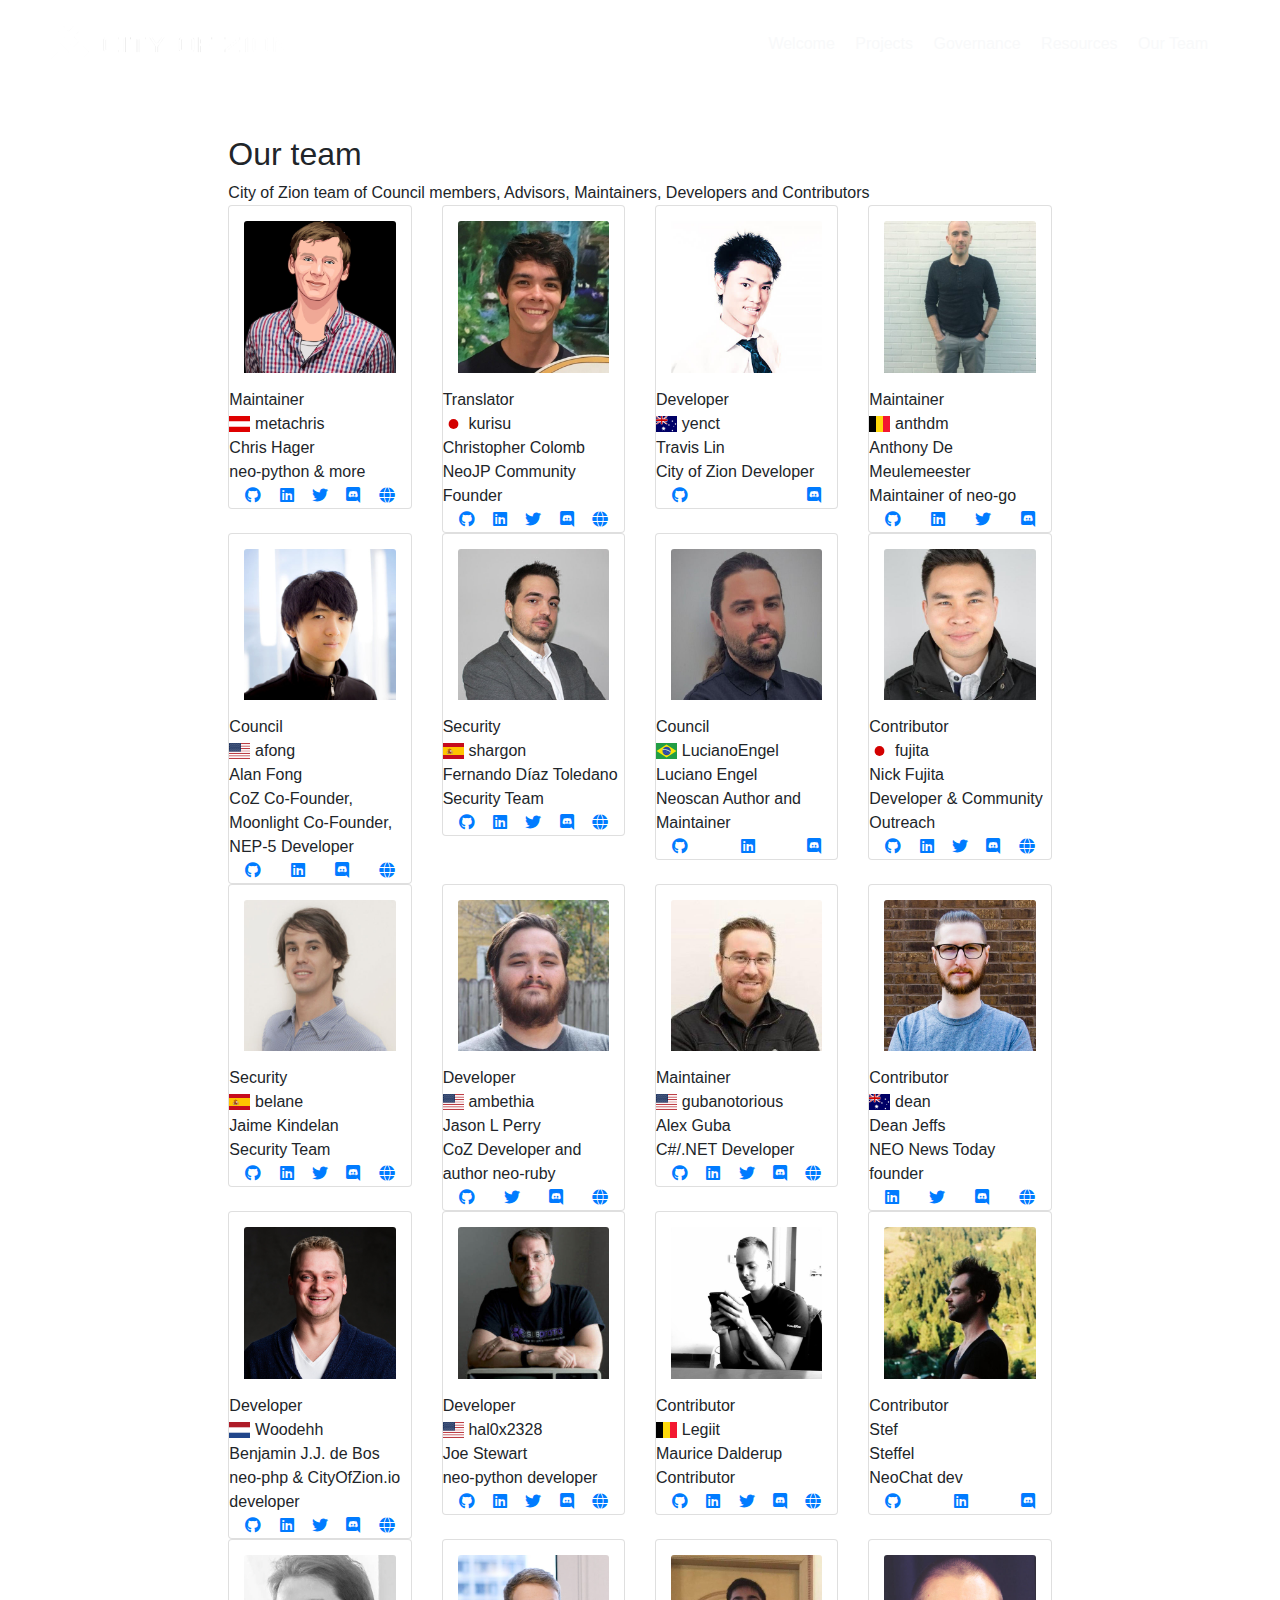
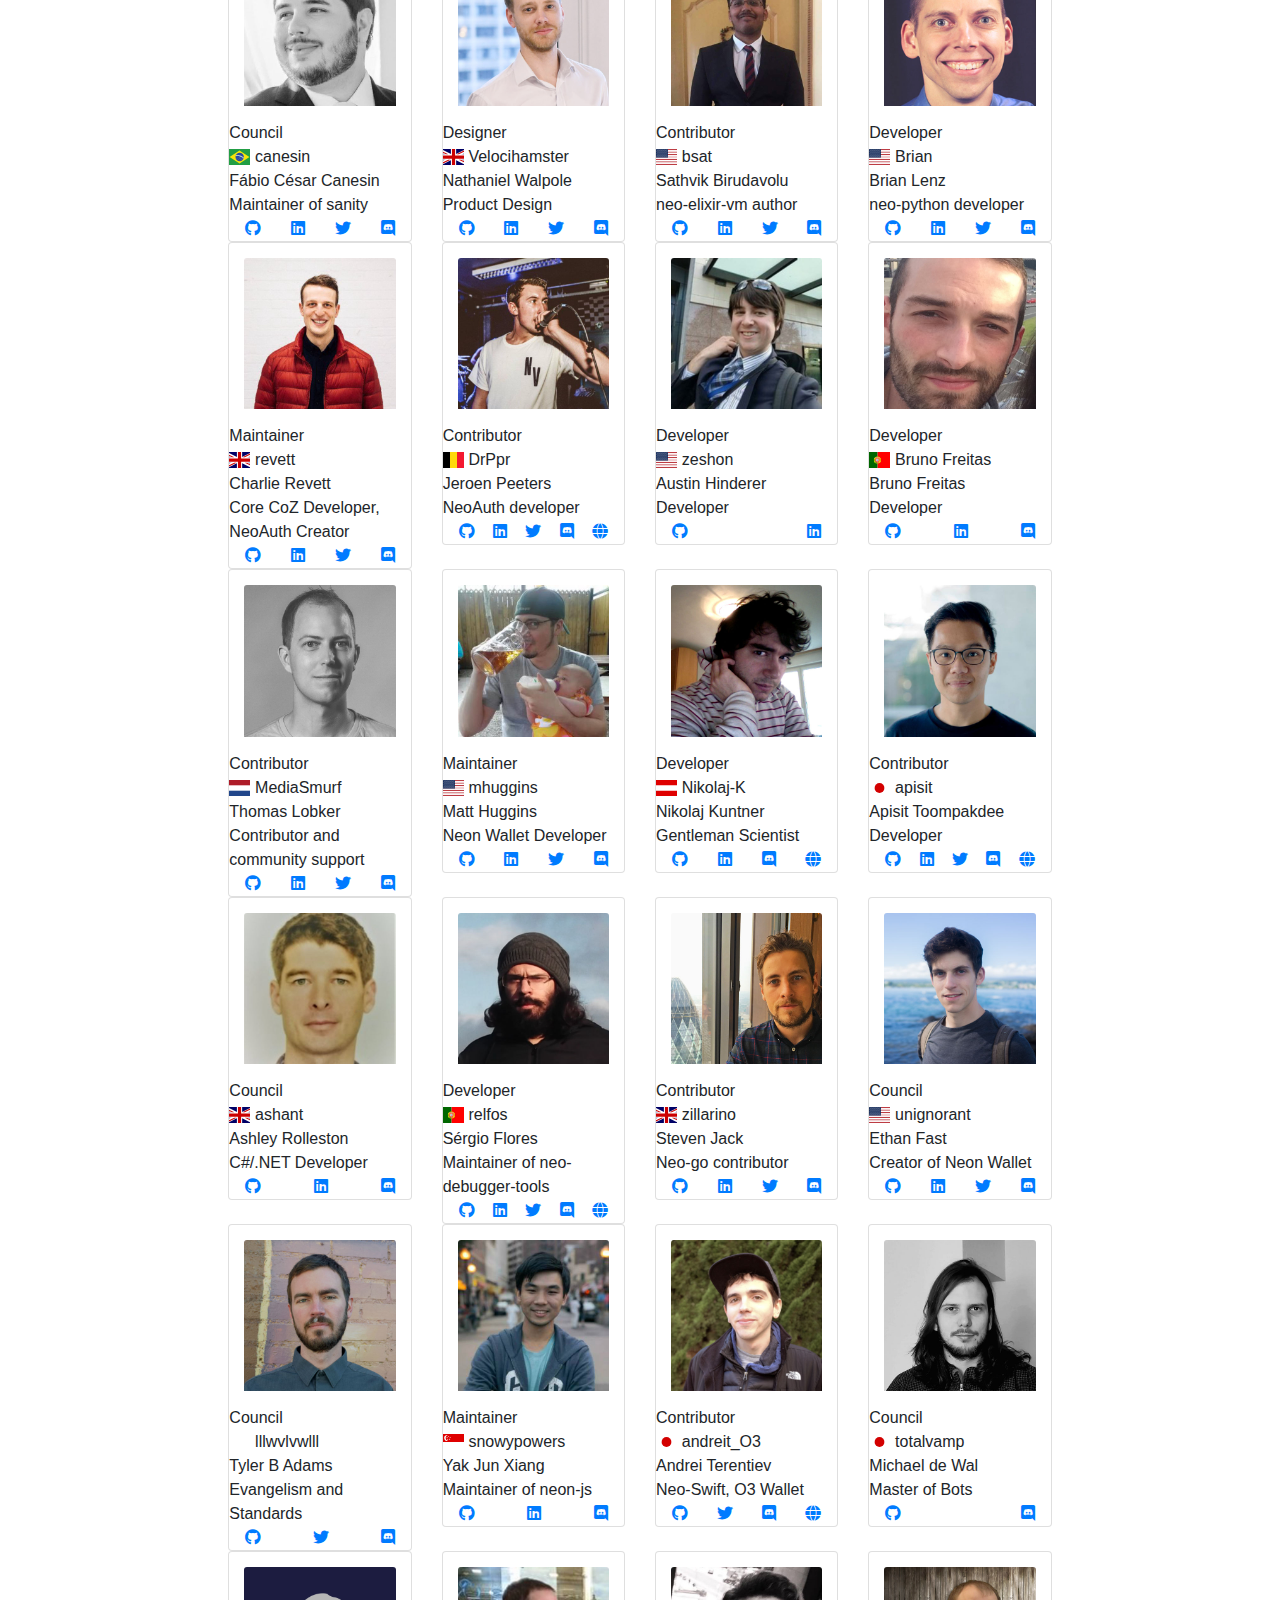
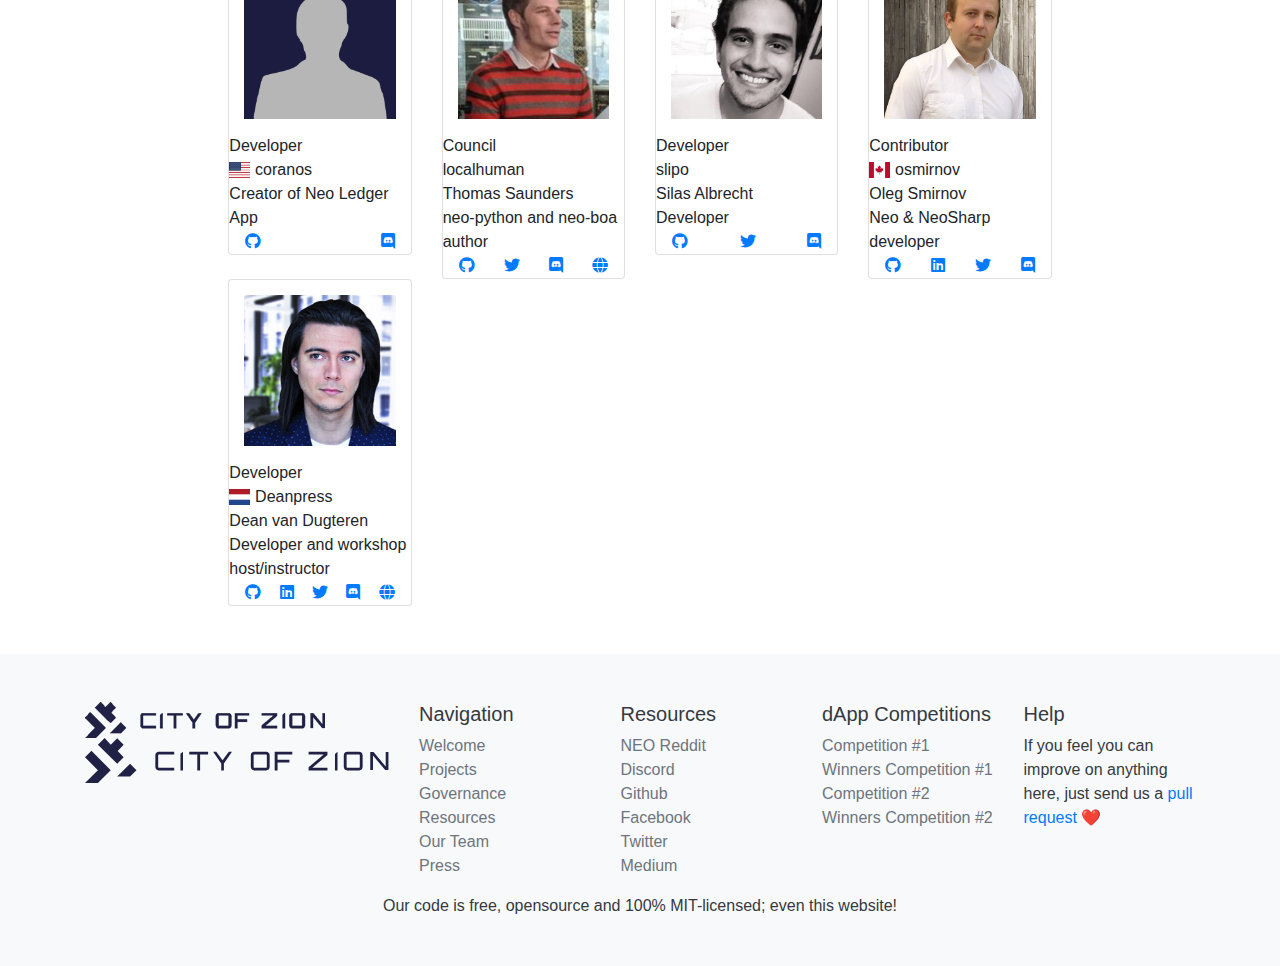
==== team/index.html @ cabe5ba6 "init commit of city of etm" ====
<!DOCTYPE html>
<html lang="en-us">

<head>
    <meta charset="utf-8" />
    <title>CoZ:City of Zion - Our Team</title>
    <meta charset="utf-8" />
    <meta http-equiv="X-UA-Compatible" content="IE=edge,chrome=1">
    <meta name="HandheldFriendly" content="True" />
    <meta name="author" content="City of Zion">
    <meta name="robots" content="index, follow">
    <meta name="viewport" content="width=device-width, initial-scale=1, shrink-to-fit=no">
    <meta name="description" content="City of Zion team of Council members, Advisors, Maintainers, Developers and Contributors" />
    <link rel="stylesheet" href="/assets/vendor-css/fontawesome-all.min.css">
    <link rel="stylesheet" href="/assets/vendor-css/bootstrap.min.css">
    <link rel="stylesheet" href="https://fonts.googleapis.com/css?family=Orbitron:400,500,700,900|Source+Sans+Pro:300,400,400i,600,600i,700,700i">
    <link rel="stylesheet" href="/assets/css/cityofzion.css">
    <link rel="stylesheet" href="/assets/vendor-css/flag-icon.min.css">
    <link rel="canonical" href="https://cityofzion.io/team/" />
    <link rel="apple-touch-icon-precomposed" sizes="57x57" href="/assets/images/icons/apple-touch-icon-57x57.png" />
    <link rel="apple-touch-icon-precomposed" sizes="114x114" href="/assets/images/icons/apple-touch-icon-114x114.png" />
    <link rel="apple-touch-icon-precomposed" sizes="72x72" href="/assets/images/icons/apple-touch-icon-72x72.png" />
    <link rel="apple-touch-icon-precomposed" sizes="144x144" href="/assets/images/icons/apple-touch-icon-144x144.png" />
    <link rel="apple-touch-icon-precomposed" sizes="60x60" href="/assets/images/icons/apple-touch-icon-60x60.png" />
    <link rel="apple-touch-icon-precomposed" sizes="120x120" href="/assets/images/icons/apple-touch-icon-120x120.png" />
    <link rel="apple-touch-icon-precomposed" sizes="76x76" href="/assets/images/icons/apple-touch-icon-76x76.png" />
    <link rel="apple-touch-icon-precomposed" sizes="152x152" href="/assets/images/icons/apple-touch-icon-152x152.png" />
    <link rel="icon" type="image/png" href="/assets/images/icons/favicon-196x196.png" sizes="196x196" />
    <link rel="icon" type="image/png" href="/assets/images/icons/favicon-96x96.png" sizes="96x96" />
    <link rel="icon" type="image/png" href="/assets/images/icons/favicon-32x32.png" sizes="32x32" />
    <link rel="icon" type="image/png" href="/assets/images/icons/favicon-16x16.png" sizes="16x16" />
    <link rel="icon" type="image/png" href="/assets/images/icons/favicon-128.png" sizes="128x128" />
    <meta name="application-name" content="&nbsp;" />
    <meta name="msapplication-TileColor" content="#212146" />
    <meta name="msapplication-TileImage" content="/assets/images/icons/mstile-144x144.png" />
    <meta name="msapplication-square70x70logo" content="/assets/images/icons/mstile-70x70.png" />
    <meta name="msapplication-square150x150logo" content="/assets/images/icons/mstile-150x150.png" />
    <meta name="msapplication-wide310x150logo" content="/assets/images/icons/mstile-310x150.png" />
    <meta name="msapplication-square310x310logo" content="/assets/images/icons/mstile-310x310.png" />
    <meta property="og:site_name" content="CoZ:City of Zion - Our Team" />
    <meta property="og:title" content="CoZ:City of Zion - Our Team" />
    <meta property="og:description" content="City of Zion team of Council members, Advisors, Maintainers, Developers and Contributors" />
    <meta property="og:url" content="https://cityofzion.io/team/" />
    <link rel="image_src" href="https://cityofzion.io/assets/images/opengraph-images/opengraph-team.jpg" />
    <meta property="og:image" content="https://cityofzion.io/assets/images/opengraph-images/opengraph-team.jpg" />
    <meta property="og:image:url" content="https://cityofzion.io/assets/images/opengraph-images/opengraph-team.jpg" />
    <meta property="og:image:secure_url" content="https://cityofzion.io/assets/images/opengraph-images/opengraph-team.jpg" />
    <meta property="og:type" content="article" />
    <meta name="twitter:card" content="summary" />
    <meta name="twitter:site" content="@coz_official" />
    <meta name="twitter:creator" content="@coz_official" />
    <meta name="twitter:title" content="CoZ:City of Zion - Our Team" />
    <meta name="twitter:description" content="City of Zion team of Council members, Advisors, Maintainers, Developers and Contributors" />
    <meta name="twitter:url" content="https://cityofzion.io/team/" />
    <meta name="twitter:image" content="https://cityofzion.io/assets/images/opengraph-images/opengraph-team.jpg" /> </head>

<body>
    <div id="header" class="masthead d-flex flex-column flex-md-row align-items-center p-3 px-5"> <a href="/" class="navbar-brand my-0 mr-md-auto">
            <img src="/assets/images/website-images/coz-logo.png" class="non-svg-image" alt="Go to home"/>
            <img src="/assets/images/website-images/coz-logo.svg" class="svg-image" alt="Go to home" />
        </a>
        <nav class="my-2 my-md-0 mr-md-3 text-center"> <a class="p-2 text-light coz-font scroll" href="/#welcome">Welcome</a> <a class="p-2 text-light coz-font scroll" href="/#projects">Projects</a> <a class="p-2 text-light coz-font scroll" href="/#governance">Governance</a> <a class="p-2 text-light coz-font scroll"
                href="/#resources">Resources</a> <a class="p-2 text-light coz-font scroll" href="/team/">Our Team</a> </nav>
    </div>
    <div id="main-wrapper">
        <div class="position-relative overflow-hidden">
            <div class="col-xl-8 col-lg-10 py-5 mx-auto">
                <h2 class="logolead">Our team</h2> <span class="h2-introduction">City of Zion team of Council members, Advisors, Maintainers, Developers and Contributors</span> <span class="h2-introduction"></span>
                <div class="row team-list">
                    <div class="col-xs-6 col-sm-6 col-md-4 col-lg-3 team-member-wrapper"> <span class="lead-graphic"></span>
                        <div class="team-member card">
                            <div class="image-holder" style="padding: 15px;"> <img class="card-img-top" src="/assets/images/team-images/benjaminjjdebos.jpg" alt="Benjamin J.J. de Bos"> </div>
                            <div class="team-member-role"> Developer </div>
                            <div class="team-member-details">
                                <div class="team-member-nickname"><span title="nl" class="flag-icon flag-icon-nl"></span> Woodehh</div>
                                <div class="team-member-name">Benjamin J.J. de Bos</div>
                                <div class="team-member-subtitle">neo-php &amp; CityOfZion.io developer</div>
                            </div>
                            <div class="team-member-contact d-flex justify-content-between px-3">
                                <div class=""><a href="http://www.github.com/Woodehh" target="_blank"><i class="fab fa-github"></i></a></div>
                                <div class=""><a href="http://www.linkedin.com/in/benjamindebos" target="_blank"><i class="fab fa-linkedin"></i></a></div>
                                <div class=""><a href="http://www.twitter.com/banjiman" target="_blank"><i class="fab fa-twitter"></i></a></div>
                                <div class=""><a href="http://www.discord.com/Woodehh#4680" target="_blank"><i class="fab fa-discord"></i></a></div>
                                <div class=""><a href="http://www.benjamindebos.nl" target="_blank"><i class="fa fa-globe"></i></a></div>
                            </div>
                        </div>
                    </div>
                    <div class="col-xs-6 col-sm-6 col-md-4 col-lg-3 team-member-wrapper"> <span class="lead-graphic"></span>
                        <div class="team-member card">
                            <div class="image-holder" style="padding: 15px;"> <img class="card-img-top" src="/assets/images/team-images/thomaslobker.jpg" alt="Thomas Lobker"> </div>
                            <div class="team-member-role"> Contributor </div>
                            <div class="team-member-details">
                                <div class="team-member-nickname"><span title="nl" class="flag-icon flag-icon-nl"></span> MediaSmurf</div>
                                <div class="team-member-name">Thomas Lobker</div>
                                <div class="team-member-subtitle">Contributor and community support</div>
                            </div>
                            <div class="team-member-contact d-flex justify-content-between px-3">
                                <div class=""><a href="http://www.github.com/MediaServe" target="_blank"><i class="fab fa-github"></i></a></div>
                                <div class=""><a href="http://www.linkedin.com/in/thomaslobker" target="_blank"><i class="fab fa-linkedin"></i></a></div>
                                <div class=""><a href="http://www.twitter.com/ThomasLobker" target="_blank"><i class="fab fa-twitter"></i></a></div>
                                <div class=""><a href="http://www.discord.com/Thomas%20Lobker#8351" target="_blank"><i class="fab fa-discord"></i></a></div>
                            </div>
                        </div>
                    </div>
                    <div class="col-xs-6 col-sm-6 col-md-4 col-lg-3 team-member-wrapper"> <span class="lead-graphic"></span>
                        <div class="team-member card">
                            <div class="image-holder" style="padding: 15px;"> <img class="card-img-top" src="/assets/images/team-images/anthonydemeulemeester.jpg" alt="Anthony De Meulemeester"> </div>
                            <div class="team-member-role"> Maintainer </div>
                            <div class="team-member-details">
                                <div class="team-member-nickname"><span title="be" class="flag-icon flag-icon-be"></span> anthdm</div>
                                <div class="team-member-name">Anthony De Meulemeester</div>
                                <div class="team-member-subtitle">Maintainer of neo-go</div>
                            </div>
                            <div class="team-member-contact d-flex justify-content-between px-3">
                                <div class=""><a href="http://www.github.com/anthdm" target="_blank"><i class="fab fa-github"></i></a></div>
                                <div class=""><a href="http://www.linkedin.com/in/Anthony%20De%20Meulemeester" target="_blank"><i class="fab fa-linkedin"></i></a></div>
                                <div class=""><a href="http://www.twitter.com/anthdm" target="_blank"><i class="fab fa-twitter"></i></a></div>
                                <div class=""><a href="http://www.discord.com/anthdm" target="_blank"><i class="fab fa-discord"></i></a></div>
                            </div>
                        </div>
                    </div>
                    <div class="col-xs-6 col-sm-6 col-md-4 col-lg-3 team-member-wrapper"> <span class="lead-graphic"></span>
                        <div class="team-member card">
                            <div class="image-holder" style="padding: 15px;"> <img class="card-img-top" src="/assets/images/team-images/brianlenz.jpg" alt="Brian Lenz"> </div>
                            <div class="team-member-role"> Developer </div>
                            <div class="team-member-details">
                                <div class="team-member-nickname"><span title="us" class="flag-icon flag-icon-us"></span> Brian</div>
                                <div class="team-member-name">Brian Lenz</div>
                                <div class="team-member-subtitle">neo-python developer</div>
                            </div>
                            <div class="team-member-contact d-flex justify-content-between px-3">
                                <div class=""><a href="http://www.github.com/brianlenz" target="_blank"><i class="fab fa-github"></i></a></div>
                                <div class=""><a href="http://www.linkedin.com/in/brianlenz" target="_blank"><i class="fab fa-linkedin"></i></a></div>
                                <div class=""><a href="http://www.twitter.com/brianlenz" target="_blank"><i class="fab fa-twitter"></i></a></div>
                                <div class=""><a href="http://www.discord.com/Brian%20Lenz#7538" target="_blank"><i class="fab fa-discord"></i></a></div>
                            </div>
                        </div>
                    </div>
                    <div class="col-xs-6 col-sm-6 col-md-4 col-lg-3 team-member-wrapper"> <span class="lead-graphic"></span>
                        <div class="team-member card">
                            <div class="image-holder" style="padding: 15px;"> <img class="card-img-top" src="/assets/images/team-images/silasalbrecht.jpg" alt="Silas Albrecht"> </div>
                            <div class="team-member-role"> Developer </div>
                            <div class="team-member-details">
                                <div class="team-member-nickname"> slipo</div>
                                <div class="team-member-name">Silas Albrecht</div>
                                <div class="team-member-subtitle">Developer</div>
                            </div>
                            <div class="team-member-contact d-flex justify-content-between px-3">
                                <div class=""><a href="http://www.github.com/slipo" target="_blank"><i class="fab fa-github"></i></a></div>
                                <div class=""><a href="http://www.twitter.com/slip_o" target="_blank"><i class="fab fa-twitter"></i></a></div>
                                <div class=""><a href="http://www.discord.com/slipo#5889" target="_blank"><i class="fab fa-discord"></i></a></div>
                            </div>
                        </div>
                    </div>
                    <div class="col-xs-6 col-sm-6 col-md-4 col-lg-3 team-member-wrapper"> <span class="lead-graphic"></span>
                        <div class="team-member card">
                            <div class="image-holder" style="padding: 15px;"> <img class="card-img-top" src="/assets/images/team-images/charlierevett.jpg" alt="Charlie Revett"> </div>
                            <div class="team-member-role"> Maintainer </div>
                            <div class="team-member-details">
                                <div class="team-member-nickname"><span title="gb" class="flag-icon flag-icon-gb"></span> revett</div>
                                <div class="team-member-name">Charlie Revett</div>
                                <div class="team-member-subtitle">Core CoZ Developer, NeoAuth Creator</div>
                            </div>
                            <div class="team-member-contact d-flex justify-content-between px-3">
                                <div class=""><a href="http://www.github.com/revett" target="_blank"><i class="fab fa-github"></i></a></div>
                                <div class=""><a href="http://www.linkedin.com/in/cdrev" target="_blank"><i class="fab fa-linkedin"></i></a></div>
                                <div class=""><a href="http://www.twitter.com/charlierevett" target="_blank"><i class="fab fa-twitter"></i></a></div>
                                <div class=""><a href="http://www.discord.com/revett#1090" target="_blank"><i class="fab fa-discord"></i></a></div>
                            </div>
                        </div>
                    </div>
                    <div class="col-xs-6 col-sm-6 col-md-4 col-lg-3 team-member-wrapper"> <span class="lead-graphic"></span>
                        <div class="team-member card">
                            <div class="image-holder" style="padding: 15px;"> <img class="card-img-top" src="/assets/images/team-images/austinhinderer.jpg" alt="Austin Hinderer"> </div>
                            <div class="team-member-role"> Developer </div>
                            <div class="team-member-details">
                                <div class="team-member-nickname"><span title="us" class="flag-icon flag-icon-us"></span> zeshon</div>
                                <div class="team-member-name">Austin Hinderer</div>
                                <div class="team-member-subtitle">Developer</div>
                            </div>
                            <div class="team-member-contact d-flex justify-content-between px-3">
                                <div class=""><a href="http://www.github.com/austinhinderer" target="_blank"><i class="fab fa-github"></i></a></div>
                                <div class=""><a href="http://www.linkedin.com/in/austinhinderer" target="_blank"><i class="fab fa-linkedin"></i></a></div>
                            </div>
                        </div>
                    </div>
                    <div class="col-xs-6 col-sm-6 col-md-4 col-lg-3 team-member-wrapper"> <span class="lead-graphic"></span>
                        <div class="team-member card">
                            <div class="image-holder" style="padding: 15px;"> <img class="card-img-top" src="/assets/images/team-images/fernandodiaztoledano.jpg" alt="Fernando Díaz Toledano"> </div>
                            <div class="team-member-role"> Security </div>
                            <div class="team-member-details">
                                <div class="team-member-nickname"><span title="es" class="flag-icon flag-icon-es"></span> shargon</div>
                                <div class="team-member-name">Fernando Díaz Toledano</div>
                                <div class="team-member-subtitle">Security Team</div>
                            </div>
                            <div class="team-member-contact d-flex justify-content-between px-3">
                                <div class=""><a href="http://www.github.com/shargon" target="_blank"><i class="fab fa-github"></i></a></div>
                                <div class=""><a href="http://www.linkedin.com/in/fernando-diaz-toledano" target="_blank"><i class="fab fa-linkedin"></i></a></div>
                                <div class=""><a href="http://www.twitter.com/ShargonXL" target="_blank"><i class="fab fa-twitter"></i></a></div>
                                <div class=""><a href="http://www.discord.com/Shargon#1912" target="_blank"><i class="fab fa-discord"></i></a></div>
                                <div class=""><a href="https://red4sec.com" target="_blank"><i class="fa fa-globe"></i></a></div>
                            </div>
                        </div>
                    </div>
                    <div class="col-xs-6 col-sm-6 col-md-4 col-lg-3 team-member-wrapper"> <span class="lead-graphic"></span>
                        <div class="team-member card">
                            <div class="image-holder" style="padding: 15px;"> <img class="card-img-top" src="/assets/images/team-images/matthuggins.jpg" alt="Matt Huggins"> </div>
                            <div class="team-member-role"> Maintainer </div>
                            <div class="team-member-details">
                                <div class="team-member-nickname"><span title="us" class="flag-icon flag-icon-us"></span> mhuggins</div>
                                <div class="team-member-name">Matt Huggins</div>
                                <div class="team-member-subtitle">Neon Wallet Developer</div>
                            </div>
                            <div class="team-member-contact d-flex justify-content-between px-3">
                                <div class=""><a href="http://www.github.com/mhuggins" target="_blank"><i class="fab fa-github"></i></a></div>
                                <div class=""><a href="http://www.linkedin.com/in/huggie" target="_blank"><i class="fab fa-linkedin"></i></a></div>
                                <div class=""><a href="http://www.twitter.com/mhuggins" target="_blank"><i class="fab fa-twitter"></i></a></div>
                                <div class=""><a href="http://www.discord.com/mhuggins#3797" target="_blank"><i class="fab fa-discord"></i></a></div>
                            </div>
                        </div>
                    </div>
                    <div class="col-xs-6 col-sm-6 col-md-4 col-lg-3 team-member-wrapper"> <span class="lead-graphic"></span>
                        <div class="team-member card">
                            <div class="image-holder" style="padding: 15px;"> <img class="card-img-top" src="/assets/images/team-images/alexguba.jpg" alt="Alex Guba"> </div>
                            <div class="team-member-role"> Maintainer </div>
                            <div class="team-member-details">
                                <div class="team-member-nickname"><span title="us" class="flag-icon flag-icon-us"></span> gubanotorious</div>
                                <div class="team-member-name">Alex Guba</div>
                                <div class="team-member-subtitle">C#/.NET Developer</div>
                            </div>
                            <div class="team-member-contact d-flex justify-content-between px-3">
                                <div class=""><a href="http://www.github.com/gubanotorious" target="_blank"><i class="fab fa-github"></i></a></div>
                                <div class=""><a href="http://www.linkedin.com/in/alex-guba-a057173" target="_blank"><i class="fab fa-linkedin"></i></a></div>
                                <div class=""><a href="http://www.twitter.com/gubanotorious" target="_blank"><i class="fab fa-twitter"></i></a></div>
                                <div class=""><a href="http://www.discord.com/gubanotorious#3383" target="_blank"><i class="fab fa-discord"></i></a></div>
                                <div class=""><a href="http://www.treatail.com" target="_blank"><i class="fa fa-globe"></i></a></div>
                            </div>
                        </div>
                    </div>
                    <div class="col-xs-6 col-sm-6 col-md-4 col-lg-3 team-member-wrapper"> <span class="lead-graphic"></span>
                        <div class="team-member card">
                            <div class="image-holder" style="padding: 15px;"> <img class="card-img-top" src="/assets/images/team-images/steffel.jpg" alt="Steffel"> </div>
                            <div class="team-member-role"> Contributor </div>
                            <div class="team-member-details">
                                <div class="team-member-nickname"> Stef</div>
                                <div class="team-member-name">Steffel</div>
                                <div class="team-member-subtitle">NeoChat dev</div>
                            </div>
                            <div class="team-member-contact d-flex justify-content-between px-3">
                                <div class=""><a href="http://www.github.com/steffenix" target="_blank"><i class="fab fa-github"></i></a></div>
                                <div class=""><a href="http://www.linkedin.com/in/steffenix" target="_blank"><i class="fab fa-linkedin"></i></a></div>
                                <div class=""><a href="http://www.discord.com/steffenix#1182" target="_blank"><i class="fab fa-discord"></i></a></div>
                            </div>
                        </div>
                    </div>
                    <div class="col-xs-6 col-sm-6 col-md-4 col-lg-3 team-member-wrapper"> <span class="lead-graphic"></span>
                        <div class="team-member card">
                            <div class="image-holder" style="padding: 15px;"> <img class="card-img-top" src="/assets/images/team-images/nikolajkuntner.jpg" alt="Nikolaj Kuntner"> </div>
                            <div class="team-member-role"> Developer </div>
                            <div class="team-member-details">
                                <div class="team-member-nickname"><span title="at" class="flag-icon flag-icon-at"></span> Nikolaj-K</div>
                                <div class="team-member-name">Nikolaj Kuntner</div>
                                <div class="team-member-subtitle">Gentleman Scientist</div>
                            </div>
                            <div class="team-member-contact d-flex justify-content-between px-3">
                                <div class=""><a href="http://www.github.com/Nikolaj-K" target="_blank"><i class="fab fa-github"></i></a></div>
                                <div class=""><a href="http://www.linkedin.com/in/nikolaj-kuntner-0138aa104" target="_blank"><i class="fab fa-linkedin"></i></a></div>
                                <div class=""><a href="http://www.discord.com/Nikolaj-K#6603" target="_blank"><i class="fab fa-discord"></i></a></div>
                                <div class=""><a href="https://axiomsofchoice.org/" target="_blank"><i class="fa fa-globe"></i></a></div>
                            </div>
                        </div>
                    </div>
                    <div class="col-xs-6 col-sm-6 col-md-4 col-lg-3 team-member-wrapper"> <span class="lead-graphic"></span>
                        <div class="team-member card">
                            <div class="image-holder" style="padding: 15px;"> <img class="card-img-top" src="/assets/images/team-images/joestewart.jpg" alt="Joe Stewart"> </div>
                            <div class="team-member-role"> Developer </div>
                            <div class="team-member-details">
                                <div class="team-member-nickname"><span title="us" class="flag-icon flag-icon-us"></span> hal0x2328</div>
                                <div class="team-member-name">Joe Stewart</div>
                                <div class="team-member-subtitle">neo-python developer</div>
                            </div>
                            <div class="team-member-contact d-flex justify-content-between px-3">
                                <div class=""><a href="http://www.github.com/hal0x2328" target="_blank"><i class="fab fa-github"></i></a></div>
                                <div class=""><a href="http://www.linkedin.com/in/joestewart71" target="_blank"><i class="fab fa-linkedin"></i></a></div>
                                <div class=""><a href="http://www.twitter.com/hal_0x2328" target="_blank"><i class="fab fa-twitter"></i></a></div>
                                <div class=""><a href="http://www.discord.com/hal0x2328#2328" target="_blank"><i class="fab fa-discord"></i></a></div>
                                <div class=""><a href="https://splyse.tech/" target="_blank"><i class="fa fa-globe"></i></a></div>
                            </div>
                        </div>
                    </div>
                    <div class="col-xs-6 col-sm-6 col-md-4 col-lg-3 team-member-wrapper"> <span class="lead-graphic"></span>
                        <div class="team-member card">
                            <div class="image-holder" style="padding: 15px;"> <img class="card-img-top" src="/assets/images/team-images/nickfujita.jpg" alt="Nick Fujita"> </div>
                            <div class="team-member-role"> Contributor </div>
                            <div class="team-member-details">
                                <div class="team-member-nickname"><span title="jp" class="flag-icon flag-icon-jp"></span> fujita</div>
                                <div class="team-member-name">Nick Fujita</div>
                                <div class="team-member-subtitle">Developer &amp; Community Outreach</div>
                            </div>
                            <div class="team-member-contact d-flex justify-content-between px-3">
                                <div class=""><a href="http://www.github.com/nickfujita" target="_blank"><i class="fab fa-github"></i></a></div>
                                <div class=""><a href="http://www.linkedin.com/in/nickfujita" target="_blank"><i class="fab fa-linkedin"></i></a></div>
                                <div class=""><a href="http://www.twitter.com/nick_fujita" target="_blank"><i class="fab fa-twitter"></i></a></div>
                                <div class=""><a href="http://www.discord.com/fujita#7297" target="_blank"><i class="fab fa-discord"></i></a></div>
                                <div class=""><a href="http://nickfujita.com/" target="_blank"><i class="fa fa-globe"></i></a></div>
                            </div>
                        </div>
                    </div>
                    <div class="col-xs-6 col-sm-6 col-md-4 col-lg-3 team-member-wrapper"> <span class="lead-graphic"></span>
                        <div class="team-member card">
                            <div class="image-holder" style="padding: 15px;"> <img class="card-img-top" src="/assets/images/team-images/yakjunxiang.jpg" alt="Yak Jun Xiang"> </div>
                            <div class="team-member-role"> Maintainer </div>
                            <div class="team-member-details">
                                <div class="team-member-nickname"><span title="sg" class="flag-icon flag-icon-sg"></span> snowypowers</div>
                                <div class="team-member-name">Yak Jun Xiang</div>
                                <div class="team-member-subtitle">Maintainer of neon-js</div>
                            </div>
                            <div class="team-member-contact d-flex justify-content-between px-3">
                                <div class=""><a href="http://www.github.com/snowypowers" target="_blank"><i class="fab fa-github"></i></a></div>
                                <div class=""><a href="http://www.linkedin.com/in/yakjunxiang" target="_blank"><i class="fab fa-linkedin"></i></a></div>
                                <div class=""><a href="http://www.discord.com/snowypowers#0097" target="_blank"><i class="fab fa-discord"></i></a></div>
                            </div>
                        </div>
                    </div>
                    <div class="col-xs-6 col-sm-6 col-md-4 col-lg-3 team-member-wrapper"> <span class="lead-graphic"></span>
                        <div class="team-member card">
                            <div class="image-holder" style="padding: 15px;"> <img class="card-img-top" src="/assets/images/team-images/chrishager.jpg" alt="Chris Hager"> </div>
                            <div class="team-member-role"> Maintainer </div>
                            <div class="team-member-details">
                                <div class="team-member-nickname"><span title="at" class="flag-icon flag-icon-at"></span> metachris</div>
                                <div class="team-member-name">Chris Hager</div>
                                <div class="team-member-subtitle">neo-python &amp; more</div>
                            </div>
                            <div class="team-member-contact d-flex justify-content-between px-3">
                                <div class=""><a href="http://www.github.com/metachris" target="_blank"><i class="fab fa-github"></i></a></div>
                                <div class=""><a href="http://www.linkedin.com/in/metachris" target="_blank"><i class="fab fa-linkedin"></i></a></div>
                                <div class=""><a href="http://www.twitter.com/metachris" target="_blank"><i class="fab fa-twitter"></i></a></div>
                                <div class=""><a href="http://www.discord.com/metachris#2573" target="_blank"><i class="fab fa-discord"></i></a></div>
                                <div class=""><a href="https://www.metachris.com" target="_blank"><i class="fa fa-globe"></i></a></div>
                            </div>
                        </div>
                    </div>
                    <div class="col-xs-6 col-sm-6 col-md-4 col-lg-3 team-member-wrapper"> <span class="lead-graphic"></span>
                        <div class="team-member card">
                            <div class="image-holder" style="padding: 15px;"> <img class="card-img-top" src="/assets/images/team-images/sergioflores.jpg" alt="Sérgio Flores"> </div>
                            <div class="team-member-role"> Developer </div>
                            <div class="team-member-details">
                                <div class="team-member-nickname"><span title="pt" class="flag-icon flag-icon-pt"></span> relfos</div>
                                <div class="team-member-name">Sérgio Flores</div>
                                <div class="team-member-subtitle">Maintainer of neo-debugger-tools</div>
                            </div>
                            <div class="team-member-contact d-flex justify-content-between px-3">
                                <div class=""><a href="http://www.github.com/relfos" target="_blank"><i class="fab fa-github"></i></a></div>
                                <div class=""><a href="http://www.linkedin.com/in/sergiojf" target="_blank"><i class="fab fa-linkedin"></i></a></div>
                                <div class=""><a href="http://www.twitter.com/onihunters" target="_blank"><i class="fab fa-twitter"></i></a></div>
                                <div class=""><a href="http://www.discord.com/relfos#0863" target="_blank"><i class="fab fa-discord"></i></a></div>
                                <div class=""><a href="http://lunarlabs.pt/" target="_blank"><i class="fa fa-globe"></i></a></div>
                            </div>
                        </div>
                    </div>
                    <div class="col-xs-6 col-sm-6 col-md-4 col-lg-3 team-member-wrapper"> <span class="lead-graphic"></span>
                        <div class="team-member card">
                            <div class="image-holder" style="padding: 15px;"> <img class="card-img-top" src="/assets/images/team-images/fabiocesarcanesin.jpg" alt="Fábio César Canesin"> </div>
                            <div class="team-member-role"> Council </div>
                            <div class="team-member-details">
                                <div class="team-member-nickname"><span title="br" class="flag-icon flag-icon-br"></span> canesin</div>
                                <div class="team-member-name">Fábio César Canesin</div>
                                <div class="team-member-subtitle">Maintainer of sanity</div>
                            </div>
                            <div class="team-member-contact d-flex justify-content-between px-3">
                                <div class=""><a href="http://www.github.com/canesin" target="_blank"><i class="fab fa-github"></i></a></div>
                                <div class=""><a href="http://www.linkedin.com/in/canesin" target="_blank"><i class="fab fa-linkedin"></i></a></div>
                                <div class=""><a href="http://www.twitter.com/canesin" target="_blank"><i class="fab fa-twitter"></i></a></div>
                                <div class=""><a href="http://www.discord.com/@canesin#5067%20" target="_blank"><i class="fab fa-discord"></i></a></div>
                            </div>
                        </div>
                    </div>
                    <div class="col-xs-6 col-sm-6 col-md-4 col-lg-3 team-member-wrapper"> <span class="lead-graphic"></span>
                        <div class="team-member card">
                            <div class="image-holder" style="padding: 15px;"> <img class="card-img-top" src="/assets/images/team-images/jaimekindelan.jpg" alt="Jaime Kindelan"> </div>
                            <div class="team-member-role"> Security </div>
                            <div class="team-member-details">
                                <div class="team-member-nickname"><span title="es" class="flag-icon flag-icon-es"></span> belane</div>
                                <div class="team-member-name">Jaime Kindelan</div>
                                <div class="team-member-subtitle">Security Team</div>
                            </div>
                            <div class="team-member-contact d-flex justify-content-between px-3">
                                <div class=""><a href="http://www.github.com/belane" target="_blank"><i class="fab fa-github"></i></a></div>
                                <div class=""><a href="http://www.linkedin.com/in/jaime-kindelan" target="_blank"><i class="fab fa-linkedin"></i></a></div>
                                <div class=""><a href="http://www.twitter.com/rbelane" target="_blank"><i class="fab fa-twitter"></i></a></div>
                                <div class=""><a href="http://www.discord.com/Belane#1011" target="_blank"><i class="fab fa-discord"></i></a></div>
                                <div class=""><a href="https://red4sec.com" target="_blank"><i class="fa fa-globe"></i></a></div>
                            </div>
                        </div>
                    </div>
                    <div class="col-xs-6 col-sm-6 col-md-4 col-lg-3 team-member-wrapper"> <span class="lead-graphic"></span>
                        <div class="team-member card">
                            <div class="image-holder" style="padding: 15px;"> <img class="card-img-top" src="/assets/images/team-images/thomassaunders.jpg" alt="Thomas Saunders"> </div>
                            <div class="team-member-role"> Council </div>
                            <div class="team-member-details">
                                <div class="team-member-nickname"> localhuman</div>
                                <div class="team-member-name">Thomas Saunders</div>
                                <div class="team-member-subtitle">neo-python and neo-boa author</div>
                            </div>
                            <div class="team-member-contact d-flex justify-content-between px-3">
                                <div class=""><a href="http://www.github.com/localhuman" target="_blank"><i class="fab fa-github"></i></a></div>
                                <div class=""><a href="http://www.twitter.com/localhuman" target="_blank"><i class="fab fa-twitter"></i></a></div>
                                <div class=""><a href="http://www.discord.com/localhuman#7907" target="_blank"><i class="fab fa-discord"></i></a></div>
                                <div class=""><a href="https://neo-python.readthedocs.io/en/latest/" target="_blank"><i class="fa fa-globe"></i></a></div>
                            </div>
                        </div>
                    </div>
                    <div class="col-xs-6 col-sm-6 col-md-4 col-lg-3 team-member-wrapper"> <span class="lead-graphic"></span>
                        <div class="team-member card">
                            <div class="image-holder" style="padding: 15px;"> <img class="card-img-top" src="/assets/images/team-images/tyleradams.jpg" alt="Tyler B Adams"> </div>
                            <div class="team-member-role"> Council </div>
                            <div class="team-member-details">
                                <div class="team-member-nickname"><span title="zz" class="flag-icon flag-icon-zz"></span> lllwvlvwlll</div>
                                <div class="team-member-name">Tyler B Adams</div>
                                <div class="team-member-subtitle">Evangelism and Standards</div>
                            </div>
                            <div class="team-member-contact d-flex justify-content-between px-3">
                                <div class=""><a href="http://www.github.com/lllwvlvwlll" target="_blank"><i class="fab fa-github"></i></a></div>
                                <div class=""><a href="http://www.twitter.com/lllwvlvwlll" target="_blank"><i class="fab fa-twitter"></i></a></div>
                                <div class=""><a href="http://www.discord.com/tyler#5857" target="_blank"><i class="fab fa-discord"></i></a></div>
                            </div>
                        </div>
                    </div>
                    <div class="col-xs-6 col-sm-6 col-md-4 col-lg-3 team-member-wrapper"> <span class="lead-graphic"></span>
                        <div class="team-member card">
                            <div class="image-holder" style="padding: 15px;"> <img class="card-img-top" src="/assets/images/team-images/deanvandugteren.jpg" alt="Dean van Dugteren"> </div>
                            <div class="team-member-role"> Developer </div>
                            <div class="team-member-details">
                                <div class="team-member-nickname"><span title="nl" class="flag-icon flag-icon-nl"></span> Deanpress</div>
                                <div class="team-member-name">Dean van Dugteren</div>
                                <div class="team-member-subtitle">Developer and workshop host/instructor</div>
                            </div>
                            <div class="team-member-contact d-flex justify-content-between px-3">
                                <div class=""><a href="http://www.github.com/deanpress" target="_blank"><i class="fab fa-github"></i></a></div>
                                <div class=""><a href="http://www.linkedin.com/in/deanpress" target="_blank"><i class="fab fa-linkedin"></i></a></div>
                                <div class=""><a href="http://www.twitter.com/deanpress" target="_blank"><i class="fab fa-twitter"></i></a></div>
                                <div class=""><a href="http://www.discord.com/Deanpress#9300" target="_blank"><i class="fab fa-discord"></i></a></div>
                                <div class=""><a href="https://dean.press" target="_blank"><i class="fa fa-globe"></i></a></div>
                            </div>
                        </div>
                    </div>
                    <div class="col-xs-6 col-sm-6 col-md-4 col-lg-3 team-member-wrapper"> <span class="lead-graphic"></span>
                        <div class="team-member card">
                            <div class="image-holder" style="padding: 15px;"> <img class="card-img-top" src="/assets/images/team-images/jasonlperry.jpg" alt="Jason L Perry"> </div>
                            <div class="team-member-role"> Developer </div>
                            <div class="team-member-details">
                                <div class="team-member-nickname"><span title="us" class="flag-icon flag-icon-us"></span> ambethia</div>
                                <div class="team-member-name">Jason L Perry</div>
                                <div class="team-member-subtitle">CoZ Developer and author neo-ruby</div>
                            </div>
                            <div class="team-member-contact d-flex justify-content-between px-3">
                                <div class=""><a href="http://www.github.com/ambethia" target="_blank"><i class="fab fa-github"></i></a></div>
                                <div class=""><a href="http://www.twitter.com/ambethia" target="_blank"><i class="fab fa-twitter"></i></a></div>
                                <div class=""><a href="http://www.discord.com/ambethia#3722" target="_blank"><i class="fab fa-discord"></i></a></div>
                                <div class=""><a href="https://github.com/ambethia/" target="_blank"><i class="fa fa-globe"></i></a></div>
                            </div>
                        </div>
                    </div>
                    <div class="col-xs-6 col-sm-6 col-md-4 col-lg-3 team-member-wrapper"> <span class="lead-graphic"></span>
                        <div class="team-member card">
                            <div class="image-holder" style="padding: 15px;"> <img class="card-img-top" src="/assets/images/team-images/deanjeffs.jpg" alt="Dean Jeffs"> </div>
                            <div class="team-member-role"> Contributor </div>
                            <div class="team-member-details">
                                <div class="team-member-nickname"><span title="au" class="flag-icon flag-icon-au"></span> dean</div>
                                <div class="team-member-name">Dean Jeffs</div>
                                <div class="team-member-subtitle">NEO News Today founder</div>
                            </div>
                            <div class="team-member-contact d-flex justify-content-between px-3">
                                <div class=""><a href="http://www.linkedin.com/in/deanjeffs" target="_blank"><i class="fab fa-linkedin"></i></a></div>
                                <div class=""><a href="http://www.twitter.com/neonewstoday" target="_blank"><i class="fab fa-twitter"></i></a></div>
                                <div class=""><a href="http://www.discord.com/dean#5746" target="_blank"><i class="fab fa-discord"></i></a></div>
                                <div class=""><a href="https://neonewstoday.com" target="_blank"><i class="fa fa-globe"></i></a></div>
                            </div>
                        </div>
                    </div>
                    <div class="col-xs-6 col-sm-6 col-md-4 col-lg-3 team-member-wrapper"> <span class="lead-graphic"></span>
                        <div class="team-member card">
                            <div class="image-holder" style="padding: 15px;"> <img class="card-img-top" src="/assets/images/team-images/ashleyrolleston.jpg" alt="Ashley Rolleston"> </div>
                            <div class="team-member-role"> Council </div>
                            <div class="team-member-details">
                                <div class="team-member-nickname"><span title="gb" class="flag-icon flag-icon-gb"></span> ashant</div>
                                <div class="team-member-name">Ashley Rolleston</div>
                                <div class="team-member-subtitle">C#/.NET Developer</div>
                            </div>
                            <div class="team-member-contact d-flex justify-content-between px-3">
                                <div class=""><a href="http://www.github.com/AshRolls" target="_blank"><i class="fab fa-github"></i></a></div>
                                <div class=""><a href="http://www.linkedin.com/in/ashleyrolleston" target="_blank"><i class="fab fa-linkedin"></i></a></div>
                                <div class=""><a href="http://www.discord.com/ashant#9864" target="_blank"><i class="fab fa-discord"></i></a></div>
                            </div>
                        </div>
                    </div>
                    <div class="col-xs-6 col-sm-6 col-md-4 col-lg-3 team-member-wrapper"> <span class="lead-graphic"></span>
                        <div class="team-member card">
                            <div class="image-holder" style="padding: 15px;"> <img class="card-img-top" src="/assets/images/team-images/michaeldewal.jpg" alt="Michael de Wal"> </div>
                            <div class="team-member-role"> Council </div>
                            <div class="team-member-details">
                                <div class="team-member-nickname"><span title="jp" class="flag-icon flag-icon-jp"></span> totalvamp</div>
                                <div class="team-member-name">Michael de Wal</div>
                                <div class="team-member-subtitle">Master of Bots</div>
                            </div>
                            <div class="team-member-contact d-flex justify-content-between px-3">
                                <div class=""><a href="http://www.github.com/totalvm" target="_blank"><i class="fab fa-github"></i></a></div>
                                <div class=""><a href="http://www.discord.com/totalvamp#4252" target="_blank"><i class="fab fa-discord"></i></a></div>
                            </div>
                        </div>
                    </div>
                    <div class="col-xs-6 col-sm-6 col-md-4 col-lg-3 team-member-wrapper"> <span class="lead-graphic"></span>
                        <div class="team-member card">
                            <div class="image-holder" style="padding: 15px;"> <img class="card-img-top" src="/assets/images/team-images/andreiterentiev.jpg" alt="Andrei Terentiev"> </div>
                            <div class="team-member-role"> Contributor </div>
                            <div class="team-member-details">
                                <div class="team-member-nickname"><span title="jp" class="flag-icon flag-icon-jp"></span> andreit_O3</div>
                                <div class="team-member-name">Andrei Terentiev</div>
                                <div class="team-member-subtitle">Neo-Swift, O3 Wallet</div>
                            </div>
                            <div class="team-member-contact d-flex justify-content-between px-3">
                                <div class=""><a href="http://www.github.com/saltyskip" target="_blank"><i class="fab fa-github"></i></a></div>
                                <div class=""><a href="http://www.twitter.com/O3_Labs" target="_blank"><i class="fab fa-twitter"></i></a></div>
                                <div class=""><a href="http://www.discord.com/andreit_O3#9620" target="_blank"><i class="fab fa-discord"></i></a></div>
                                <div class=""><a href="https://o3.network/" target="_blank"><i class="fa fa-globe"></i></a></div>
                            </div>
                        </div>
                    </div>
                    <div class="col-xs-6 col-sm-6 col-md-4 col-lg-3 team-member-wrapper"> <span class="lead-graphic"></span>
                        <div class="team-member card">
                            <div class="image-holder" style="padding: 15px;"> <img class="card-img-top" src="/assets/images/team-images/apisittoompakdee.jpg" alt="Apisit Toompakdee"> </div>
                            <div class="team-member-role"> Contributor </div>
                            <div class="team-member-details">
                                <div class="team-member-nickname"><span title="jp" class="flag-icon flag-icon-jp"></span> apisit</div>
                                <div class="team-member-name">Apisit Toompakdee</div>
                                <div class="team-member-subtitle">Developer</div>
                            </div>
                            <div class="team-member-contact d-flex justify-content-between px-3">
                                <div class=""><a href="http://www.github.com/apisit" target="_blank"><i class="fab fa-github"></i></a></div>
                                <div class=""><a href="http://www.linkedin.com/in/-" target="_blank"><i class="fab fa-linkedin"></i></a></div>
                                <div class=""><a href="http://www.twitter.com/O3_Labs" target="_blank"><i class="fab fa-twitter"></i></a></div>
                                <div class=""><a href="http://www.discord.com/apisit" target="_blank"><i class="fab fa-discord"></i></a></div>
                                <div class=""><a href="https://o3.network/" target="_blank"><i class="fa fa-globe"></i></a></div>
                            </div>
                        </div>
                    </div>
                    <div class="col-xs-6 col-sm-6 col-md-4 col-lg-3 team-member-wrapper"> <span class="lead-graphic"></span>
                        <div class="team-member card">
                            <div class="image-holder" style="padding: 15px;"> <img class="card-img-top" src="/assets/images/team-images/brunofreitas.jpg" alt="Bruno Freitas"> </div>
                            <div class="team-member-role"> Developer </div>
                            <div class="team-member-details">
                                <div class="team-member-nickname"><span title="pt" class="flag-icon flag-icon-pt"></span> Bruno Freitas</div>
                                <div class="team-member-name">Bruno Freitas</div>
                                <div class="team-member-subtitle">Developer</div>
                            </div>
                            <div class="team-member-contact d-flex justify-content-between px-3">
                                <div class=""><a href="http://www.github.com/BrunoFreitasgit" target="_blank"><i class="fab fa-github"></i></a></div>
                                <div class=""><a href="http://www.linkedin.com/in/bruno-freitas-288364110" target="_blank"><i class="fab fa-linkedin"></i></a></div>
                                <div class=""><a href="http://www.discord.com/Bruno%20Freitas#6582" target="_blank"><i class="fab fa-discord"></i></a></div>
                            </div>
                        </div>
                    </div>
                    <div class="col-xs-6 col-sm-6 col-md-4 col-lg-3 team-member-wrapper"> <span class="lead-graphic"></span>
                        <div class="team-member card">
                            <div class="image-holder" style="padding: 15px;"> <img class="card-img-top" src="/assets/images/team-images/jeroenpeeters.jpg" alt="Jeroen Peeters"> </div>
                            <div class="team-member-role"> Contributor </div>
                            <div class="team-member-details">
                                <div class="team-member-nickname"><span title="be" class="flag-icon flag-icon-be"></span> DrPpr</div>
                                <div class="team-member-name">Jeroen Peeters</div>
                                <div class="team-member-subtitle">NeoAuth developer</div>
                            </div>
                            <div class="team-member-contact d-flex justify-content-between px-3">
                                <div class=""><a href="http://www.github.com/jeroenptrs" target="_blank"><i class="fab fa-github"></i></a></div>
                                <div class=""><a href="http://www.linkedin.com/in/jeroenptrs" target="_blank"><i class="fab fa-linkedin"></i></a></div>
                                <div class=""><a href="http://www.twitter.com/_jptrs" target="_blank"><i class="fab fa-twitter"></i></a></div>
                                <div class=""><a href="http://www.discord.com/DrPpr#4136" target="_blank"><i class="fab fa-discord"></i></a></div>
                                <div class=""><a href="https://neoauth.org" target="_blank"><i class="fa fa-globe"></i></a></div>
                            </div>
                        </div>
                    </div>
                    <div class="col-xs-6 col-sm-6 col-md-4 col-lg-3 team-member-wrapper"> <span class="lead-graphic"></span>
                        <div class="team-member card">
                            <div class="image-holder" style="padding: 15px;"> <img class="card-img-top" src="/assets/images/team-images/christophercolomb.jpg" alt="Christopher Colomb"> </div>
                            <div class="team-member-role"> Translator </div>
                            <div class="team-member-details">
                                <div class="team-member-nickname"><span title="jp" class="flag-icon flag-icon-jp"></span> kurisu</div>
                                <div class="team-member-name">Christopher Colomb</div>
                                <div class="team-member-subtitle">NeoJP Community Founder</div>
                            </div>
                            <div class="team-member-contact d-flex justify-content-between px-3">
                                <div class=""><a href="http://www.github.com/kurisu1996" target="_blank"><i class="fab fa-github"></i></a></div>
                                <div class=""><a href="http://www.linkedin.com/in/christophercolomb" target="_blank"><i class="fab fa-linkedin"></i></a></div>
                                <div class=""><a href="http://www.twitter.com/neojpcommunity" target="_blank"><i class="fab fa-twitter"></i></a></div>
                                <div class=""><a href="http://www.discord.com/kurisu#5802" target="_blank"><i class="fab fa-discord"></i></a></div>
                                <div class=""><a href="https://www.neojp.community/" target="_blank"><i class="fa fa-globe"></i></a></div>
                            </div>
                        </div>
                    </div>
                    <div class="col-xs-6 col-sm-6 col-md-4 col-lg-3 team-member-wrapper"> <span class="lead-graphic"></span>
                        <div class="team-member card">
                            <div class="image-holder" style="padding: 15px;"> <img class="card-img-top" src="/assets/images/team-images/lucianoengel.jpg" alt="Luciano Engel"> </div>
                            <div class="team-member-role"> Council </div>
                            <div class="team-member-details">
                                <div class="team-member-nickname"><span title="br" class="flag-icon flag-icon-br"></span> LucianoEngel</div>
                                <div class="team-member-name">Luciano Engel</div>
                                <div class="team-member-subtitle">Neoscan Author and Maintainer</div>
                            </div>
                            <div class="team-member-contact d-flex justify-content-between px-3">
                                <div class=""><a href="http://www.github.com/lucianoengel" target="_blank"><i class="fab fa-github"></i></a></div>
                                <div class=""><a href="http://www.linkedin.com/in/luciano-engel-07950622" target="_blank"><i class="fab fa-linkedin"></i></a></div>
                                <div class=""><a href="http://www.discord.com/LucianoEngel#3662%20" target="_blank"><i class="fab fa-discord"></i></a></div>
                            </div>
                        </div>
                    </div>
                    <div class="col-xs-6 col-sm-6 col-md-4 col-lg-3 team-member-wrapper"> <span class="lead-graphic"></span>
                        <div class="team-member card">
                            <div class="image-holder" style="padding: 15px;"> <img class="card-img-top" src="/assets/images/team-images/travis.jpg" alt="Travis Lin"> </div>
                            <div class="team-member-role"> Developer </div>
                            <div class="team-member-details">
                                <div class="team-member-nickname"><span title="au" class="flag-icon flag-icon-au"></span> yenct</div>
                                <div class="team-member-name">Travis Lin</div>
                                <div class="team-member-subtitle">City of Zion Developer</div>
                            </div>
                            <div class="team-member-contact d-flex justify-content-between px-3">
                                <div class=""><a href="http://www.github.com/rockacola" target="_blank"><i class="fab fa-github"></i></a></div>
                                <div class=""><a href="http://www.discord.com/yenct15#2311" target="_blank"><i class="fab fa-discord"></i></a></div>
                            </div>
                        </div>
                    </div>
                    <div class="col-xs-6 col-sm-6 col-md-4 col-lg-3 team-member-wrapper"> <span class="lead-graphic"></span>
                        <div class="team-member card">
                            <div class="image-holder" style="padding: 15px;"> <img class="card-img-top" src="/assets/images/team-images/ethanfast.jpg" alt="Ethan Fast"> </div>
                            <div class="team-member-role"> Council </div>
                            <div class="team-member-details">
                                <div class="team-member-nickname"><span title="us" class="flag-icon flag-icon-us"></span> unignorant</div>
                                <div class="team-member-name">Ethan Fast</div>
                                <div class="team-member-subtitle">Creator of Neon Wallet</div>
                            </div>
                            <div class="team-member-contact d-flex justify-content-between px-3">
                                <div class=""><a href="http://www.github.com/ejhfast" target="_blank"><i class="fab fa-github"></i></a></div>
                                <div class=""><a href="http://www.linkedin.com/in/ethanfast" target="_blank"><i class="fab fa-linkedin"></i></a></div>
                                <div class=""><a href="http://www.twitter.com/unignorant" target="_blank"><i class="fab fa-twitter"></i></a></div>
                                <div class=""><a href="http://www.discord.com/unignorant#5594" target="_blank"><i class="fab fa-discord"></i></a></div>
                            </div>
                        </div>
                    </div>
                    <div class="col-xs-6 col-sm-6 col-md-4 col-lg-3 team-member-wrapper"> <span class="lead-graphic"></span>
                        <div class="team-member card">
                            <div class="image-holder" style="padding: 15px;"> <img class="card-img-top" src="/assets/images/team-images/anonymous.jpg" alt=""> </div>
                            <div class="team-member-role"> Developer </div>
                            <div class="team-member-details">
                                <div class="team-member-nickname"><span title="us" class="flag-icon flag-icon-us"></span> coranos</div>
                                <div class="team-member-name"></div>
                                <div class="team-member-subtitle">Creator of Neo Ledger App</div>
                            </div>
                            <div class="team-member-contact d-flex justify-content-between px-3">
                                <div class=""><a href="http://www.github.com/coranos" target="_blank"><i class="fab fa-github"></i></a></div>
                                <div class=""><a href="http://www.discord.com/Coranos#4281" target="_blank"><i class="fab fa-discord"></i></a></div>
                            </div>
                        </div>
                    </div>
                    <div class="col-xs-6 col-sm-6 col-md-4 col-lg-3 team-member-wrapper"> <span class="lead-graphic"></span>
                        <div class="team-member card">
                            <div class="image-holder" style="padding: 15px;"> <img class="card-img-top" src="/assets/images/team-images/nathanielwalpole.jpg" alt="Nathaniel Walpole"> </div>
                            <div class="team-member-role"> Designer </div>
                            <div class="team-member-details">
                                <div class="team-member-nickname"><span title="gb" class="flag-icon flag-icon-gb"></span> Velocihamster</div>
                                <div class="team-member-name">Nathaniel Walpole</div>
                                <div class="team-member-subtitle">Product Design</div>
                            </div>
                            <div class="team-member-contact d-flex justify-content-between px-3">
                                <div class=""><a href="http://www.github.com/nat1988" target="_blank"><i class="fab fa-github"></i></a></div>
                                <div class=""><a href="http://www.linkedin.com/in/n-walpole" target="_blank"><i class="fab fa-linkedin"></i></a></div>
                                <div class=""><a href="http://www.twitter.com/velocihamsterr" target="_blank"><i class="fab fa-twitter"></i></a></div>
                                <div class=""><a href="http://www.discord.com/Velocihamster#2764" target="_blank"><i class="fab fa-discord"></i></a></div>
                            </div>
                        </div>
                    </div>
                    <div class="col-xs-6 col-sm-6 col-md-4 col-lg-3 team-member-wrapper"> <span class="lead-graphic"></span>
                        <div class="team-member card">
                            <div class="image-holder" style="padding: 15px;"> <img class="card-img-top" src="/assets/images/team-images/stevenjack.jpg" alt="Steven Jack"> </div>
                            <div class="team-member-role"> Contributor </div>
                            <div class="team-member-details">
                                <div class="team-member-nickname"><span title="gb" class="flag-icon flag-icon-gb"></span> zillarino</div>
                                <div class="team-member-name">Steven Jack</div>
                                <div class="team-member-subtitle">Neo-go contributor</div>
                            </div>
                            <div class="team-member-contact d-flex justify-content-between px-3">
                                <div class=""><a href="http://www.github.com/stevenjack" target="_blank"><i class="fab fa-github"></i></a></div>
                                <div class=""><a href="http://www.linkedin.com/in/stevenjack" target="_blank"><i class="fab fa-linkedin"></i></a></div>
                                <div class=""><a href="http://www.twitter.com/stevenjack85" target="_blank"><i class="fab fa-twitter"></i></a></div>
                                <div class=""><a href="http://www.discord.com/zillarino#6973" target="_blank"><i class="fab fa-discord"></i></a></div>
                            </div>
                        </div>
                    </div>
                    <div class="col-xs-6 col-sm-6 col-md-4 col-lg-3 team-member-wrapper"> <span class="lead-graphic"></span>
                        <div class="team-member card">
                            <div class="image-holder" style="padding: 15px;"> <img class="card-img-top" src="/assets/images/team-images/osmirnov.jpg" alt="Oleg Smirnov"> </div>
                            <div class="team-member-role"> Contributor </div>
                            <div class="team-member-details">
                                <div class="team-member-nickname"><span title="ca" class="flag-icon flag-icon-ca"></span> osmirnov</div>
                                <div class="team-member-name">Oleg Smirnov</div>
                                <div class="team-member-subtitle">Neo &amp; NeoSharp developer</div>
                            </div>
                            <div class="team-member-contact d-flex justify-content-between px-3">
                                <div class=""><a href="http://www.github.com/osmirnov" target="_blank"><i class="fab fa-github"></i></a></div>
                                <div class=""><a href="http://www.linkedin.com/in/osmirnov" target="_blank"><i class="fab fa-linkedin"></i></a></div>
                                <div class=""><a href="http://www.twitter.com/osmirnov" target="_blank"><i class="fab fa-twitter"></i></a></div>
                                <div class=""><a href="http://www.discord.com/osmirnov#1674" target="_blank"><i class="fab fa-discord"></i></a></div>
                            </div>
                        </div>
                    </div>
                    <div class="col-xs-6 col-sm-6 col-md-4 col-lg-3 team-member-wrapper"> <span class="lead-graphic"></span>
                        <div class="team-member card">
                            <div class="image-holder" style="padding: 15px;"> <img class="card-img-top" src="/assets/images/team-images/sathvikbirudavolu.jpg" alt="Sathvik Birudavolu"> </div>
                            <div class="team-member-role"> Contributor </div>
                            <div class="team-member-details">
                                <div class="team-member-nickname"><span title="us" class="flag-icon flag-icon-us"></span> bsat</div>
                                <div class="team-member-name">Sathvik Birudavolu</div>
                                <div class="team-member-subtitle">neo-elixir-vm author</div>
                            </div>
                            <div class="team-member-contact d-flex justify-content-between px-3">
                                <div class=""><a href="http://www.github.com/BSathvik" target="_blank"><i class="fab fa-github"></i></a></div>
                                <div class=""><a href="http://www.linkedin.com/in/sathvik-birudavolu" target="_blank"><i class="fab fa-linkedin"></i></a></div>
                                <div class=""><a href="http://www.twitter.com/BSathvik" target="_blank"><i class="fab fa-twitter"></i></a></div>
                                <div class=""><a href="http://www.discord.com/bsat#5382" target="_blank"><i class="fab fa-discord"></i></a></div>
                            </div>
                        </div>
                    </div>
                    <div class="col-xs-6 col-sm-6 col-md-4 col-lg-3 team-member-wrapper"> <span class="lead-graphic"></span>
                        <div class="team-member card">
                            <div class="image-holder" style="padding: 15px;"> <img class="card-img-top" src="/assets/images/team-images/mauricedalderup.jpg" alt="Maurice Dalderup"> </div>
                            <div class="team-member-role"> Contributor </div>
                            <div class="team-member-details">
                                <div class="team-member-nickname"><span title="be" class="flag-icon flag-icon-be"></span> Legiit</div>
                                <div class="team-member-name">Maurice Dalderup</div>
                                <div class="team-member-subtitle">Contributor</div>
                            </div>
                            <div class="team-member-contact d-flex justify-content-between px-3">
                                <div class=""><a href="http://www.github.com/DalderupMaurice" target="_blank"><i class="fab fa-github"></i></a></div>
                                <div class=""><a href="http://www.linkedin.com/in/mauricedalderup" target="_blank"><i class="fab fa-linkedin"></i></a></div>
                                <div class=""><a href="http://www.twitter.com/mauricedalderup" target="_blank"><i class="fab fa-twitter"></i></a></div>
                                <div class=""><a href="http://www.discord.com/Legiit#7671" target="_blank"><i class="fab fa-discord"></i></a></div>
                                <div class=""><a href="http://www.mauricedalderup.be/" target="_blank"><i class="fa fa-globe"></i></a></div>
                            </div>
                        </div>
                    </div>
                    <div class="col-xs-6 col-sm-6 col-md-4 col-lg-3 team-member-wrapper"> <span class="lead-graphic"></span>
                        <div class="team-member card">
                            <div class="image-holder" style="padding: 15px;"> <img class="card-img-top" src="/assets/images/team-images/alanfong.jpg" alt="Alan Fong"> </div>
                            <div class="team-member-role"> Council </div>
                            <div class="team-member-details">
                                <div class="team-member-nickname"><span title="us" class="flag-icon flag-icon-us"></span> afong</div>
                                <div class="team-member-name">Alan Fong</div>
                                <div class="team-member-subtitle">CoZ Co-Founder, Moonlight Co-Founder, NEP-5 Developer</div>
                            </div>
                            <div class="team-member-contact d-flex justify-content-between px-3">
                                <div class=""><a href="http://www.github.com/anfn101" target="_blank"><i class="fab fa-github"></i></a></div>
                                <div class=""><a href="http://www.linkedin.com/in/https://www.linkedin.com/in/anfn101/" target="_blank"><i class="fab fa-linkedin"></i></a></div>
                                <div class=""><a href="http://www.discord.com/afong#8888" target="_blank"><i class="fab fa-discord"></i></a></div>
                                <div class=""><a href="http://www.moonlight.io/" target="_blank"><i class="fa fa-globe"></i></a></div>
                            </div>
                        </div>
                    </div>
                </div>
            </div>
        </div>
    </div>
    <footer class="py-5 bg-light text-dark">
        <div class="container">
            <div class="row">
                <div class="col-12 col-md">
                    <div class="logo-image"> <img src="/assets/images/website-images/coz-logo-inverted.png" class="non-svg-image" /> <img src="/assets/images/website-images/coz-logo-inverted.svg" class="svg-image" /> </div>
                </div>
                <div class="col-6 col-md">
                    <h5>Navigation</h5>
                    <ul class="list-unstyled text-small">
                        <li><a class="text-muted" href="#welcome">Welcome</a></li>
                        <li><a class="text-muted" href="#projects">Projects</a></li>
                        <li><a class="text-muted" href="#governance">Governance</a></li>
                        <li><a class="text-muted" href="#resources">Resources</a></li>
                        <li><a class="text-muted" href="/team/">Our Team</a></li>
                        <li><a class="text-muted" href="/press/">Press</a></li>
                    </ul>
                </div>
                <div class="col-6 col-md">
                    <h5>Resources</h5>
                    <ul class="list-unstyled text-small">
                        <li><a class="text-muted" href="https://www.reddit.com/r/NEO//">NEO Reddit</a></li>
                        <li><a class="text-muted" href="https://discordapp.com/invite/R8v48YA/">Discord</a></li>
                        <li><a class="text-muted" href="https://github.com/CityOfZion/">Github</a></li>
                        <li><a class="text-muted" href="https://www.facebook.com/CityOfZionOfficial/">Facebook</a></li>
                        <li><a class="text-muted" href="https://twitter.com/coz_official/">Twitter</a></li>
                        <li><a class="text-muted" href="https://medium.com/@cityofzion/">Medium</a></li>
                    </ul>
                </div>
                <div class="col-6 col-md">
                    <h5>dApp Competitions</h5>
                    <ul class="list-unstyled text-small">
                        <li><a class="text-muted" href="/dapps/1_launch/">Competition #1</a></li>
                        <li><a class="text-muted" href="/dapps/1/">Winners Competition #1</a></li>
                        <li><a class="text-muted" href="/dapps/2_launch/">Competition #2</a></li>
                        <li><a class="text-muted" href="/dapps/2/">Winners Competition #2</a></li>
                    </ul>
                </div>
                <div class="col-6 col-md">
                    <h5>Help</h5> If you feel you can improve on anything here, just send us a <a href="https://github.com/CityOfZion/cityofzion-website">pull request</a> ❤️ </div>
                <div class="col-xl-12">
                    <center> Our code is free, opensource and 100% MIT-licensed; even this website! </center>
                </div>
            </div>
        </div>
    </footer>
    <script src="/assets/vendor-js/jquery-3.3.1.min.js"></script>
    <script src="/assets/vendor-js/modernizr-custom.js"></script>
    <script src="/assets/js/shufflechildren.js"></script>
    <script src="/assets/js/team.js"></script>
    <script>
        (function(i, s, o, g, r, a, m) {
            i['GoogleAnalyticsObject'] = r;
            i[r] = i[r] || function() {
                (i[r].q = i[r].q || []).push(arguments)
            }, i[r].l = 1 * new Date();
            a = s.createElement(o),
                m = s.getElementsByTagName(o)[0];
            a.async = 1;
            a.src = g;
            m.parentNode.insertBefore(a, m)
        })(window, document, 'script', 'https://www.google-analytics.com/analytics.js', 'ga');
        ga('create', 'UA-116283895-1', 'auto');
        ga('send', 'pageview');
    </script>
</body>

</html>
---- assets/vendor-css/flag-icon.min.css ----
.flag-icon-background{background-size:contain;background-position:50%;background-repeat:no-repeat}.flag-icon{background-size:contain;background-position:50%;background-repeat:no-repeat;position:relative;display:inline-block;width:1.33333333em;line-height:1em}.flag-icon:before{content:"\00a0"}.flag-icon.flag-icon-squared{width:1em}.flag-icon-ad{background-image:url(../images/flags/4x3/ad.svg)}.flag-icon-ad.flag-icon-squared{background-image:url(../images/flags/1x1/ad.svg)}.flag-icon-ae{background-image:url(../images/flags/4x3/ae.svg)}.flag-icon-ae.flag-icon-squared{background-image:url(../images/flags/1x1/ae.svg)}.flag-icon-af{background-image:url(../images/flags/4x3/af.svg)}.flag-icon-af.flag-icon-squared{background-image:url(../images/flags/1x1/af.svg)}.flag-icon-ag{background-image:url(../images/flags/4x3/ag.svg)}.flag-icon-ag.flag-icon-squared{background-image:url(../images/flags/1x1/ag.svg)}.flag-icon-ai{background-image:url(../images/flags/4x3/ai.svg)}.flag-icon-ai.flag-icon-squared{background-image:url(../images/flags/1x1/ai.svg)}.flag-icon-al{background-image:url(../images/flags/4x3/al.svg)}.flag-icon-al.flag-icon-squared{background-image:url(../images/flags/1x1/al.svg)}.flag-icon-am{background-image:url(../images/flags/4x3/am.svg)}.flag-icon-am.flag-icon-squared{background-image:url(../images/flags/1x1/am.svg)}.flag-icon-ao{background-image:url(../images/flags/4x3/ao.svg)}.flag-icon-ao.flag-icon-squared{background-image:url(../images/flags/1x1/ao.svg)}.flag-icon-aq{background-image:url(../images/flags/4x3/aq.svg)}.flag-icon-aq.flag-icon-squared{background-image:url(../images/flags/1x1/aq.svg)}.flag-icon-ar{background-image:url(../images/flags/4x3/ar.svg)}.flag-icon-ar.flag-icon-squared{background-image:url(../images/flags/1x1/ar.svg)}.flag-icon-as{background-image:url(../images/flags/4x3/as.svg)}.flag-icon-as.flag-icon-squared{background-image:url(../images/flags/1x1/as.svg)}.flag-icon-at{background-image:url(../images/flags/4x3/at.svg)}.flag-icon-at.flag-icon-squared{background-image:url(../images/flags/1x1/at.svg)}.flag-icon-au{background-image:url(../images/flags/4x3/au.svg)}.flag-icon-au.flag-icon-squared{background-image:url(../images/flags/1x1/au.svg)}.flag-icon-aw{background-image:url(../images/flags/4x3/aw.svg)}.flag-icon-aw.flag-icon-squared{background-image:url(../images/flags/1x1/aw.svg)}.flag-icon-ax{background-image:url(../images/flags/4x3/ax.svg)}.flag-icon-ax.flag-icon-squared{background-image:url(../images/flags/1x1/ax.svg)}.flag-icon-az{background-image:url(../images/flags/4x3/az.svg)}.flag-icon-az.flag-icon-squared{background-image:url(../images/flags/1x1/az.svg)}.flag-icon-ba{background-image:url(../images/flags/4x3/ba.svg)}.flag-icon-ba.flag-icon-squared{background-image:url(../images/flags/1x1/ba.svg)}.flag-icon-bb{background-image:url(../images/flags/4x3/bb.svg)}.flag-icon-bb.flag-icon-squared{background-image:url(../images/flags/1x1/bb.svg)}.flag-icon-bd{background-image:url(../images/flags/4x3/bd.svg)}.flag-icon-bd.flag-icon-squared{background-image:url(../images/flags/1x1/bd.svg)}.flag-icon-be{background-image:url(../images/flags/4x3/be.svg)}.flag-icon-be.flag-icon-squared{background-image:url(../images/flags/1x1/be.svg)}.flag-icon-bf{background-image:url(../images/flags/4x3/bf.svg)}.flag-icon-bf.flag-icon-squared{background-image:url(../images/flags/1x1/bf.svg)}.flag-icon-bg{background-image:url(../images/flags/4x3/bg.svg)}.flag-icon-bg.flag-icon-squared{background-image:url(../images/flags/1x1/bg.svg)}.flag-icon-bh{background-image:url(../images/flags/4x3/bh.svg)}.flag-icon-bh.flag-icon-squared{background-image:url(../images/flags/1x1/bh.svg)}.flag-icon-bi{background-image:url(../images/flags/4x3/bi.svg)}.flag-icon-bi.flag-icon-squared{background-image:url(../images/flags/1x1/bi.svg)}.flag-icon-bj{background-image:url(../images/flags/4x3/bj.svg)}.flag-icon-bj.flag-icon-squared{background-image:url(../images/flags/1x1/bj.svg)}.flag-icon-bl{background-image:url(../images/flags/4x3/bl.svg)}.flag-icon-bl.flag-icon-squared{background-image:url(../images/flags/1x1/bl.svg)}.flag-icon-bm{background-image:url(../images/flags/4x3/bm.svg)}.flag-icon-bm.flag-icon-squared{background-image:url(../images/flags/1x1/bm.svg)}.flag-icon-bn{background-image:url(../images/flags/4x3/bn.svg)}.flag-icon-bn.flag-icon-squared{background-image:url(../images/flags/1x1/bn.svg)}.flag-icon-bo{background-image:url(../images/flags/4x3/bo.svg)}.flag-icon-bo.flag-icon-squared{background-image:url(../images/flags/1x1/bo.svg)}.flag-icon-bq{background-image:url(../images/flags/4x3/bq.svg)}.flag-icon-bq.flag-icon-squared{background-image:url(../images/flags/1x1/bq.svg)}.flag-icon-br{background-image:url(../images/flags/4x3/br.svg)}.flag-icon-br.flag-icon-squared{background-image:url(../images/flags/1x1/br.svg)}.flag-icon-bs{background-image:url(../images/flags/4x3/bs.svg)}.flag-icon-bs.flag-icon-squared{background-image:url(../images/flags/1x1/bs.svg)}.flag-icon-bt{background-image:url(../images/flags/4x3/bt.svg)}.flag-icon-bt.flag-icon-squared{background-image:url(../images/flags/1x1/bt.svg)}.flag-icon-bv{background-image:url(../images/flags/4x3/bv.svg)}.flag-icon-bv.flag-icon-squared{background-image:url(../images/flags/1x1/bv.svg)}.flag-icon-bw{background-image:url(../images/flags/4x3/bw.svg)}.flag-icon-bw.flag-icon-squared{background-image:url(../images/flags/1x1/bw.svg)}.flag-icon-by{background-image:url(../images/flags/4x3/by.svg)}.flag-icon-by.flag-icon-squared{background-image:url(../images/flags/1x1/by.svg)}.flag-icon-bz{background-image:url(../images/flags/4x3/bz.svg)}.flag-icon-bz.flag-icon-squared{background-image:url(../images/flags/1x1/bz.svg)}.flag-icon-ca{background-image:url(../images/flags/4x3/ca.svg)}.flag-icon-ca.flag-icon-squared{background-image:url(../images/flags/1x1/ca.svg)}.flag-icon-cc{background-image:url(../images/flags/4x3/cc.svg)}.flag-icon-cc.flag-icon-squared{background-image:url(../images/flags/1x1/cc.svg)}.flag-icon-cd{background-image:url(../images/flags/4x3/cd.svg)}.flag-icon-cd.flag-icon-squared{background-image:url(../images/flags/1x1/cd.svg)}.flag-icon-cf{background-image:url(../images/flags/4x3/cf.svg)}.flag-icon-cf.flag-icon-squared{background-image:url(../images/flags/1x1/cf.svg)}.flag-icon-cg{background-image:url(../images/flags/4x3/cg.svg)}.flag-icon-cg.flag-icon-squared{background-image:url(../images/flags/1x1/cg.svg)}.flag-icon-ch{background-image:url(../images/flags/4x3/ch.svg)}.flag-icon-ch.flag-icon-squared{background-image:url(../images/flags/1x1/ch.svg)}.flag-icon-ci{background-image:url(../images/flags/4x3/ci.svg)}.flag-icon-ci.flag-icon-squared{background-image:url(../images/flags/1x1/ci.svg)}.flag-icon-ck{background-image:url(../images/flags/4x3/ck.svg)}.flag-icon-ck.flag-icon-squared{background-image:url(../images/flags/1x1/ck.svg)}.flag-icon-cl{background-image:url(../images/flags/4x3/cl.svg)}.flag-icon-cl.flag-icon-squared{background-image:url(../images/flags/1x1/cl.svg)}.flag-icon-cm{background-image:url(../images/flags/4x3/cm.svg)}.flag-icon-cm.flag-icon-squared{background-image:url(../images/flags/1x1/cm.svg)}.flag-icon-cn{background-image:url(../images/flags/4x3/cn.svg)}.flag-icon-cn.flag-icon-squared{background-image:url(../images/flags/1x1/cn.svg)}.flag-icon-co{background-image:url(../images/flags/4x3/co.svg)}.flag-icon-co.flag-icon-squared{background-image:url(../images/flags/1x1/co.svg)}.flag-icon-cr{background-image:url(../images/flags/4x3/cr.svg)}.flag-icon-cr.flag-icon-squared{background-image:url(../images/flags/1x1/cr.svg)}.flag-icon-cu{background-image:url(../images/flags/4x3/cu.svg)}.flag-icon-cu.flag-icon-squared{background-image:url(../images/flags/1x1/cu.svg)}.flag-icon-cv{background-image:url(../images/flags/4x3/cv.svg)}.flag-icon-cv.flag-icon-squared{background-image:url(../images/flags/1x1/cv.svg)}.flag-icon-cw{background-image:url(../images/flags/4x3/cw.svg)}.flag-icon-cw.flag-icon-squared{background-image:url(../images/flags/1x1/cw.svg)}.flag-icon-cx{background-image:url(../images/flags/4x3/cx.svg)}.flag-icon-cx.flag-icon-squared{background-image:url(../images/flags/1x1/cx.svg)}.flag-icon-cy{background-image:url(../images/flags/4x3/cy.svg)}.flag-icon-cy.flag-icon-squared{background-image:url(../images/flags/1x1/cy.svg)}.flag-icon-cz{background-image:url(../images/flags/4x3/cz.svg)}.flag-icon-cz.flag-icon-squared{background-image:url(../images/flags/1x1/cz.svg)}.flag-icon-de{background-image:url(../images/flags/4x3/de.svg)}.flag-icon-de.flag-icon-squared{background-image:url(../images/flags/1x1/de.svg)}.flag-icon-dj{background-image:url(../images/flags/4x3/dj.svg)}.flag-icon-dj.flag-icon-squared{background-image:url(../images/flags/1x1/dj.svg)}.flag-icon-dk{background-image:url(../images/flags/4x3/dk.svg)}.flag-icon-dk.flag-icon-squared{background-image:url(../images/flags/1x1/dk.svg)}.flag-icon-dm{background-image:url(../images/flags/4x3/dm.svg)}.flag-icon-dm.flag-icon-squared{background-image:url(../images/flags/1x1/dm.svg)}.flag-icon-do{background-image:url(../images/flags/4x3/do.svg)}.flag-icon-do.flag-icon-squared{background-image:url(../images/flags/1x1/do.svg)}.flag-icon-dz{background-image:url(../images/flags/4x3/dz.svg)}.flag-icon-dz.flag-icon-squared{background-image:url(../images/flags/1x1/dz.svg)}.flag-icon-ec{background-image:url(../images/flags/4x3/ec.svg)}.flag-icon-ec.flag-icon-squared{background-image:url(../images/flags/1x1/ec.svg)}.flag-icon-ee{background-image:url(../images/flags/4x3/ee.svg)}.flag-icon-ee.flag-icon-squared{background-image:url(../images/flags/1x1/ee.svg)}.flag-icon-eg{background-image:url(../images/flags/4x3/eg.svg)}.flag-icon-eg.flag-icon-squared{background-image:url(../images/flags/1x1/eg.svg)}.flag-icon-eh{background-image:url(../images/flags/4x3/eh.svg)}.flag-icon-eh.flag-icon-squared{background-image:url(../images/flags/1x1/eh.svg)}.flag-icon-er{background-image:url(../images/flags/4x3/er.svg)}.flag-icon-er.flag-icon-squared{background-image:url(../images/flags/1x1/er.svg)}.flag-icon-es{background-image:url(../images/flags/4x3/es.svg)}.flag-icon-es.flag-icon-squared{background-image:url(../images/flags/1x1/es.svg)}.flag-icon-et{background-image:url(../images/flags/4x3/et.svg)}.flag-icon-et.flag-icon-squared{background-image:url(../images/flags/1x1/et.svg)}.flag-icon-fi{background-image:url(../images/flags/4x3/fi.svg)}.flag-icon-fi.flag-icon-squared{background-image:url(../images/flags/1x1/fi.svg)}.flag-icon-fj{background-image:url(../images/flags/4x3/fj.svg)}.flag-icon-fj.flag-icon-squared{background-image:url(../images/flags/1x1/fj.svg)}.flag-icon-fk{background-image:url(../images/flags/4x3/fk.svg)}.flag-icon-fk.flag-icon-squared{background-image:url(../images/flags/1x1/fk.svg)}.flag-icon-fm{background-image:url(../images/flags/4x3/fm.svg)}.flag-icon-fm.flag-icon-squared{background-image:url(../images/flags/1x1/fm.svg)}.flag-icon-fo{background-image:url(../images/flags/4x3/fo.svg)}.flag-icon-fo.flag-icon-squared{background-image:url(../images/flags/1x1/fo.svg)}.flag-icon-fr{background-image:url(../images/flags/4x3/fr.svg)}.flag-icon-fr.flag-icon-squared{background-image:url(../images/flags/1x1/fr.svg)}.flag-icon-ga{background-image:url(../images/flags/4x3/ga.svg)}.flag-icon-ga.flag-icon-squared{background-image:url(../images/flags/1x1/ga.svg)}.flag-icon-gb{background-image:url(../images/flags/4x3/gb.svg)}.flag-icon-gb.flag-icon-squared{background-image:url(../images/flags/1x1/gb.svg)}.flag-icon-gd{background-image:url(../images/flags/4x3/gd.svg)}.flag-icon-gd.flag-icon-squared{background-image:url(../images/flags/1x1/gd.svg)}.flag-icon-ge{background-image:url(../images/flags/4x3/ge.svg)}.flag-icon-ge.flag-icon-squared{background-image:url(../images/flags/1x1/ge.svg)}.flag-icon-gf{background-image:url(../images/flags/4x3/gf.svg)}.flag-icon-gf.flag-icon-squared{background-image:url(../images/flags/1x1/gf.svg)}.flag-icon-gg{background-image:url(../images/flags/4x3/gg.svg)}.flag-icon-gg.flag-icon-squared{background-image:url(../images/flags/1x1/gg.svg)}.flag-icon-gh{background-image:url(../images/flags/4x3/gh.svg)}.flag-icon-gh.flag-icon-squared{background-image:url(../images/flags/1x1/gh.svg)}.flag-icon-gi{background-image:url(../images/flags/4x3/gi.svg)}.flag-icon-gi.flag-icon-squared{background-image:url(../images/flags/1x1/gi.svg)}.flag-icon-gl{background-image:url(../images/flags/4x3/gl.svg)}.flag-icon-gl.flag-icon-squared{background-image:url(../images/flags/1x1/gl.svg)}.flag-icon-gm{background-image:url(../images/flags/4x3/gm.svg)}.flag-icon-gm.flag-icon-squared{background-image:url(../images/flags/1x1/gm.svg)}.flag-icon-gn{background-image:url(../images/flags/4x3/gn.svg)}.flag-icon-gn.flag-icon-squared{background-image:url(../images/flags/1x1/gn.svg)}.flag-icon-gp{background-image:url(../images/flags/4x3/gp.svg)}.flag-icon-gp.flag-icon-squared{background-image:url(../images/flags/1x1/gp.svg)}.flag-icon-gq{background-image:url(../images/flags/4x3/gq.svg)}.flag-icon-gq.flag-icon-squared{background-image:url(../images/flags/1x1/gq.svg)}.flag-icon-gr{background-image:url(../images/flags/4x3/gr.svg)}.flag-icon-gr.flag-icon-squared{background-image:url(../images/flags/1x1/gr.svg)}.flag-icon-gs{background-image:url(../images/flags/4x3/gs.svg)}.flag-icon-gs.flag-icon-squared{background-image:url(../images/flags/1x1/gs.svg)}.flag-icon-gt{background-image:url(../images/flags/4x3/gt.svg)}.flag-icon-gt.flag-icon-squared{background-image:url(../images/flags/1x1/gt.svg)}.flag-icon-gu{background-image:url(../images/flags/4x3/gu.svg)}.flag-icon-gu.flag-icon-squared{background-image:url(../images/flags/1x1/gu.svg)}.flag-icon-gw{background-image:url(../images/flags/4x3/gw.svg)}.flag-icon-gw.flag-icon-squared{background-image:url(../images/flags/1x1/gw.svg)}.flag-icon-gy{background-image:url(../images/flags/4x3/gy.svg)}.flag-icon-gy.flag-icon-squared{background-image:url(../images/flags/1x1/gy.svg)}.flag-icon-hk{background-image:url(../images/flags/4x3/hk.svg)}.flag-icon-hk.flag-icon-squared{background-image:url(../images/flags/1x1/hk.svg)}.flag-icon-hm{background-image:url(../images/flags/4x3/hm.svg)}.flag-icon-hm.flag-icon-squared{background-image:url(../images/flags/1x1/hm.svg)}.flag-icon-hn{background-image:url(../images/flags/4x3/hn.svg)}.flag-icon-hn.flag-icon-squared{background-image:url(../images/flags/1x1/hn.svg)}.flag-icon-hr{background-image:url(../images/flags/4x3/hr.svg)}.flag-icon-hr.flag-icon-squared{background-image:url(../images/flags/1x1/hr.svg)}.flag-icon-ht{background-image:url(../images/flags/4x3/ht.svg)}.flag-icon-ht.flag-icon-squared{background-image:url(../images/flags/1x1/ht.svg)}.flag-icon-hu{background-image:url(../images/flags/4x3/hu.svg)}.flag-icon-hu.flag-icon-squared{background-image:url(../images/flags/1x1/hu.svg)}.flag-icon-id{background-image:url(../images/flags/4x3/id.svg)}.flag-icon-id.flag-icon-squared{background-image:url(../images/flags/1x1/id.svg)}.flag-icon-ie{background-image:url(../images/flags/4x3/ie.svg)}.flag-icon-ie.flag-icon-squared{background-image:url(../images/flags/1x1/ie.svg)}.flag-icon-il{background-image:url(../images/flags/4x3/il.svg)}.flag-icon-il.flag-icon-squared{background-image:url(../images/flags/1x1/il.svg)}.flag-icon-im{background-image:url(../images/flags/4x3/im.svg)}.flag-icon-im.flag-icon-squared{background-image:url(../images/flags/1x1/im.svg)}.flag-icon-in{background-image:url(../images/flags/4x3/in.svg)}.flag-icon-in.flag-icon-squared{background-image:url(../images/flags/1x1/in.svg)}.flag-icon-io{background-image:url(../images/flags/4x3/io.svg)}.flag-icon-io.flag-icon-squared{background-image:url(../images/flags/1x1/io.svg)}.flag-icon-iq{background-image:url(../images/flags/4x3/iq.svg)}.flag-icon-iq.flag-icon-squared{background-image:url(../images/flags/1x1/iq.svg)}.flag-icon-ir{background-image:url(../images/flags/4x3/ir.svg)}.flag-icon-ir.flag-icon-squared{background-image:url(../images/flags/1x1/ir.svg)}.flag-icon-is{background-image:url(../images/flags/4x3/is.svg)}.flag-icon-is.flag-icon-squared{background-image:url(../images/flags/1x1/is.svg)}.flag-icon-it{background-image:url(../images/flags/4x3/it.svg)}.flag-icon-it.flag-icon-squared{background-image:url(../images/flags/1x1/it.svg)}.flag-icon-je{background-image:url(../images/flags/4x3/je.svg)}.flag-icon-je.flag-icon-squared{background-image:url(../images/flags/1x1/je.svg)}.flag-icon-jm{background-image:url(../images/flags/4x3/jm.svg)}.flag-icon-jm.flag-icon-squared{background-image:url(../images/flags/1x1/jm.svg)}.flag-icon-jo{background-image:url(../images/flags/4x3/jo.svg)}.flag-icon-jo.flag-icon-squared{background-image:url(../images/flags/1x1/jo.svg)}.flag-icon-jp{background-image:url(../images/flags/4x3/jp.svg)}.flag-icon-jp.flag-icon-squared{background-image:url(../images/flags/1x1/jp.svg)}.flag-icon-ke{background-image:url(../images/flags/4x3/ke.svg)}.flag-icon-ke.flag-icon-squared{background-image:url(../images/flags/1x1/ke.svg)}.flag-icon-kg{background-image:url(../images/flags/4x3/kg.svg)}.flag-icon-kg.flag-icon-squared{background-image:url(../images/flags/1x1/kg.svg)}.flag-icon-kh{background-image:url(../images/flags/4x3/kh.svg)}.flag-icon-kh.flag-icon-squared{background-image:url(../images/flags/1x1/kh.svg)}.flag-icon-ki{background-image:url(../images/flags/4x3/ki.svg)}.flag-icon-ki.flag-icon-squared{background-image:url(../images/flags/1x1/ki.svg)}.flag-icon-km{background-image:url(../images/flags/4x3/km.svg)}.flag-icon-km.flag-icon-squared{background-image:url(../images/flags/1x1/km.svg)}.flag-icon-kn{background-image:url(../images/flags/4x3/kn.svg)}.flag-icon-kn.flag-icon-squared{background-image:url(../images/flags/1x1/kn.svg)}.flag-icon-kp{background-image:url(../images/flags/4x3/kp.svg)}.flag-icon-kp.flag-icon-squared{background-image:url(../images/flags/1x1/kp.svg)}.flag-icon-kr{background-image:url(../images/flags/4x3/kr.svg)}.flag-icon-kr.flag-icon-squared{background-image:url(../images/flags/1x1/kr.svg)}.flag-icon-kw{background-image:url(../images/flags/4x3/kw.svg)}.flag-icon-kw.flag-icon-squared{background-image:url(../images/flags/1x1/kw.svg)}.flag-icon-ky{background-image:url(../images/flags/4x3/ky.svg)}.flag-icon-ky.flag-icon-squared{background-image:url(../images/flags/1x1/ky.svg)}.flag-icon-kz{background-image:url(../images/flags/4x3/kz.svg)}.flag-icon-kz.flag-icon-squared{background-image:url(../images/flags/1x1/kz.svg)}.flag-icon-la{background-image:url(../images/flags/4x3/la.svg)}.flag-icon-la.flag-icon-squared{background-image:url(../images/flags/1x1/la.svg)}.flag-icon-lb{background-image:url(../images/flags/4x3/lb.svg)}.flag-icon-lb.flag-icon-squared{background-image:url(../images/flags/1x1/lb.svg)}.flag-icon-lc{background-image:url(../images/flags/4x3/lc.svg)}.flag-icon-lc.flag-icon-squared{background-image:url(../images/flags/1x1/lc.svg)}.flag-icon-li{background-image:url(../images/flags/4x3/li.svg)}.flag-icon-li.flag-icon-squared{background-image:url(../images/flags/1x1/li.svg)}.flag-icon-lk{background-image:url(../images/flags/4x3/lk.svg)}.flag-icon-lk.flag-icon-squared{background-image:url(../images/flags/1x1/lk.svg)}.flag-icon-lr{background-image:url(../images/flags/4x3/lr.svg)}.flag-icon-lr.flag-icon-squared{background-image:url(../images/flags/1x1/lr.svg)}.flag-icon-ls{background-image:url(../images/flags/4x3/ls.svg)}.flag-icon-ls.flag-icon-squared{background-image:url(../images/flags/1x1/ls.svg)}.flag-icon-lt{background-image:url(../images/flags/4x3/lt.svg)}.flag-icon-lt.flag-icon-squared{background-image:url(../images/flags/1x1/lt.svg)}.flag-icon-lu{background-image:url(../images/flags/4x3/lu.svg)}.flag-icon-lu.flag-icon-squared{background-image:url(../images/flags/1x1/lu.svg)}.flag-icon-lv{background-image:url(../images/flags/4x3/lv.svg)}.flag-icon-lv.flag-icon-squared{background-image:url(../images/flags/1x1/lv.svg)}.flag-icon-ly{background-image:url(../images/flags/4x3/ly.svg)}.flag-icon-ly.flag-icon-squared{background-image:url(../images/flags/1x1/ly.svg)}.flag-icon-ma{background-image:url(../images/flags/4x3/ma.svg)}.flag-icon-ma.flag-icon-squared{background-image:url(../images/flags/1x1/ma.svg)}.flag-icon-mc{background-image:url(../images/flags/4x3/mc.svg)}.flag-icon-mc.flag-icon-squared{background-image:url(../images/flags/1x1/mc.svg)}.flag-icon-md{background-image:url(../images/flags/4x3/md.svg)}.flag-icon-md.flag-icon-squared{background-image:url(../images/flags/1x1/md.svg)}.flag-icon-me{background-image:url(../images/flags/4x3/me.svg)}.flag-icon-me.flag-icon-squared{background-image:url(../images/flags/1x1/me.svg)}.flag-icon-mf{background-image:url(../images/flags/4x3/mf.svg)}.flag-icon-mf.flag-icon-squared{background-image:url(../images/flags/1x1/mf.svg)}.flag-icon-mg{background-image:url(../images/flags/4x3/mg.svg)}.flag-icon-mg.flag-icon-squared{background-image:url(../images/flags/1x1/mg.svg)}.flag-icon-mh{background-image:url(../images/flags/4x3/mh.svg)}.flag-icon-mh.flag-icon-squared{background-image:url(../images/flags/1x1/mh.svg)}.flag-icon-mk{background-image:url(../images/flags/4x3/mk.svg)}.flag-icon-mk.flag-icon-squared{background-image:url(../images/flags/1x1/mk.svg)}.flag-icon-ml{background-image:url(../images/flags/4x3/ml.svg)}.flag-icon-ml.flag-icon-squared{background-image:url(../images/flags/1x1/ml.svg)}.flag-icon-mm{background-image:url(../images/flags/4x3/mm.svg)}.flag-icon-mm.flag-icon-squared{background-image:url(../images/flags/1x1/mm.svg)}.flag-icon-mn{background-image:url(../images/flags/4x3/mn.svg)}.flag-icon-mn.flag-icon-squared{background-image:url(../images/flags/1x1/mn.svg)}.flag-icon-mo{background-image:url(../images/flags/4x3/mo.svg)}.flag-icon-mo.flag-icon-squared{background-image:url(../images/flags/1x1/mo.svg)}.flag-icon-mp{background-image:url(../images/flags/4x3/mp.svg)}.flag-icon-mp.flag-icon-squared{background-image:url(../images/flags/1x1/mp.svg)}.flag-icon-mq{background-image:url(../images/flags/4x3/mq.svg)}.flag-icon-mq.flag-icon-squared{background-image:url(../images/flags/1x1/mq.svg)}.flag-icon-mr{background-image:url(../images/flags/4x3/mr.svg)}.flag-icon-mr.flag-icon-squared{background-image:url(../images/flags/1x1/mr.svg)}.flag-icon-ms{background-image:url(../images/flags/4x3/ms.svg)}.flag-icon-ms.flag-icon-squared{background-image:url(../images/flags/1x1/ms.svg)}.flag-icon-mt{background-image:url(../images/flags/4x3/mt.svg)}.flag-icon-mt.flag-icon-squared{background-image:url(../images/flags/1x1/mt.svg)}.flag-icon-mu{background-image:url(../images/flags/4x3/mu.svg)}.flag-icon-mu.flag-icon-squared{background-image:url(../images/flags/1x1/mu.svg)}.flag-icon-mv{background-image:url(../images/flags/4x3/mv.svg)}.flag-icon-mv.flag-icon-squared{background-image:url(../images/flags/1x1/mv.svg)}.flag-icon-mw{background-image:url(../images/flags/4x3/mw.svg)}.flag-icon-mw.flag-icon-squared{background-image:url(../images/flags/1x1/mw.svg)}.flag-icon-mx{background-image:url(../images/flags/4x3/mx.svg)}.flag-icon-mx.flag-icon-squared{background-image:url(../images/flags/1x1/mx.svg)}.flag-icon-my{background-image:url(../images/flags/4x3/my.svg)}.flag-icon-my.flag-icon-squared{background-image:url(../images/flags/1x1/my.svg)}.flag-icon-mz{background-image:url(../images/flags/4x3/mz.svg)}.flag-icon-mz.flag-icon-squared{background-image:url(../images/flags/1x1/mz.svg)}.flag-icon-na{background-image:url(../images/flags/4x3/na.svg)}.flag-icon-na.flag-icon-squared{background-image:url(../images/flags/1x1/na.svg)}.flag-icon-nc{background-image:url(../images/flags/4x3/nc.svg)}.flag-icon-nc.flag-icon-squared{background-image:url(../images/flags/1x1/nc.svg)}.flag-icon-ne{background-image:url(../images/flags/4x3/ne.svg)}.flag-icon-ne.flag-icon-squared{background-image:url(../images/flags/1x1/ne.svg)}.flag-icon-nf{background-image:url(../images/flags/4x3/nf.svg)}.flag-icon-nf.flag-icon-squared{background-image:url(../images/flags/1x1/nf.svg)}.flag-icon-ng{background-image:url(../images/flags/4x3/ng.svg)}.flag-icon-ng.flag-icon-squared{background-image:url(../images/flags/1x1/ng.svg)}.flag-icon-ni{background-image:url(../images/flags/4x3/ni.svg)}.flag-icon-ni.flag-icon-squared{background-image:url(../images/flags/1x1/ni.svg)}.flag-icon-nl{background-image:url(../images/flags/4x3/nl.svg)}.flag-icon-nl.flag-icon-squared{background-image:url(../images/flags/1x1/nl.svg)}.flag-icon-no{background-image:url(../images/flags/4x3/no.svg)}.flag-icon-no.flag-icon-squared{background-image:url(../images/flags/1x1/no.svg)}.flag-icon-np{background-image:url(../images/flags/4x3/np.svg)}.flag-icon-np.flag-icon-squared{background-image:url(../images/flags/1x1/np.svg)}.flag-icon-nr{background-image:url(../images/flags/4x3/nr.svg)}.flag-icon-nr.flag-icon-squared{background-image:url(../images/flags/1x1/nr.svg)}.flag-icon-nu{background-image:url(../images/flags/4x3/nu.svg)}.flag-icon-nu.flag-icon-squared{background-image:url(../images/flags/1x1/nu.svg)}.flag-icon-nz{background-image:url(../images/flags/4x3/nz.svg)}.flag-icon-nz.flag-icon-squared{background-image:url(../images/flags/1x1/nz.svg)}.flag-icon-om{background-image:url(../images/flags/4x3/om.svg)}.flag-icon-om.flag-icon-squared{background-image:url(../images/flags/1x1/om.svg)}.flag-icon-pa{background-image:url(../images/flags/4x3/pa.svg)}.flag-icon-pa.flag-icon-squared{background-image:url(../images/flags/1x1/pa.svg)}.flag-icon-pe{background-image:url(../images/flags/4x3/pe.svg)}.flag-icon-pe.flag-icon-squared{background-image:url(../images/flags/1x1/pe.svg)}.flag-icon-pf{background-image:url(../images/flags/4x3/pf.svg)}.flag-icon-pf.flag-icon-squared{background-image:url(../images/flags/1x1/pf.svg)}.flag-icon-pg{background-image:url(../images/flags/4x3/pg.svg)}.flag-icon-pg.flag-icon-squared{background-image:url(../images/flags/1x1/pg.svg)}.flag-icon-ph{background-image:url(../images/flags/4x3/ph.svg)}.flag-icon-ph.flag-icon-squared{background-image:url(../images/flags/1x1/ph.svg)}.flag-icon-pk{background-image:url(../images/flags/4x3/pk.svg)}.flag-icon-pk.flag-icon-squared{background-image:url(../images/flags/1x1/pk.svg)}.flag-icon-pl{background-image:url(../images/flags/4x3/pl.svg)}.flag-icon-pl.flag-icon-squared{background-image:url(../images/flags/1x1/pl.svg)}.flag-icon-pm{background-image:url(../images/flags/4x3/pm.svg)}.flag-icon-pm.flag-icon-squared{background-image:url(../images/flags/1x1/pm.svg)}.flag-icon-pn{background-image:url(../images/flags/4x3/pn.svg)}.flag-icon-pn.flag-icon-squared{background-image:url(../images/flags/1x1/pn.svg)}.flag-icon-pr{background-image:url(../images/flags/4x3/pr.svg)}.flag-icon-pr.flag-icon-squared{background-image:url(../images/flags/1x1/pr.svg)}.flag-icon-ps{background-image:url(../images/flags/4x3/ps.svg)}.flag-icon-ps.flag-icon-squared{background-image:url(../images/flags/1x1/ps.svg)}.flag-icon-pt{background-image:url(../images/flags/4x3/pt.svg)}.flag-icon-pt.flag-icon-squared{background-image:url(../images/flags/1x1/pt.svg)}.flag-icon-pw{background-image:url(../images/flags/4x3/pw.svg)}.flag-icon-pw.flag-icon-squared{background-image:url(../images/flags/1x1/pw.svg)}.flag-icon-py{background-image:url(../images/flags/4x3/py.svg)}.flag-icon-py.flag-icon-squared{background-image:url(../images/flags/1x1/py.svg)}.flag-icon-qa{background-image:url(../images/flags/4x3/qa.svg)}.flag-icon-qa.flag-icon-squared{background-image:url(../images/flags/1x1/qa.svg)}.flag-icon-re{background-image:url(../images/flags/4x3/re.svg)}.flag-icon-re.flag-icon-squared{background-image:url(../images/flags/1x1/re.svg)}.flag-icon-ro{background-image:url(../images/flags/4x3/ro.svg)}.flag-icon-ro.flag-icon-squared{background-image:url(../images/flags/1x1/ro.svg)}.flag-icon-rs{background-image:url(../images/flags/4x3/rs.svg)}.flag-icon-rs.flag-icon-squared{background-image:url(../images/flags/1x1/rs.svg)}.flag-icon-ru{background-image:url(../images/flags/4x3/ru.svg)}.flag-icon-ru.flag-icon-squared{background-image:url(../images/flags/1x1/ru.svg)}.flag-icon-rw{background-image:url(../images/flags/4x3/rw.svg)}.flag-icon-rw.flag-icon-squared{background-image:url(../images/flags/1x1/rw.svg)}.flag-icon-sa{background-image:url(../images/flags/4x3/sa.svg)}.flag-icon-sa.flag-icon-squared{background-image:url(../images/flags/1x1/sa.svg)}.flag-icon-sb{background-image:url(../images/flags/4x3/sb.svg)}.flag-icon-sb.flag-icon-squared{background-image:url(../images/flags/1x1/sb.svg)}.flag-icon-sc{background-image:url(../images/flags/4x3/sc.svg)}.flag-icon-sc.flag-icon-squared{background-image:url(../images/flags/1x1/sc.svg)}.flag-icon-sd{background-image:url(../images/flags/4x3/sd.svg)}.flag-icon-sd.flag-icon-squared{background-image:url(../images/flags/1x1/sd.svg)}.flag-icon-se{background-image:url(../images/flags/4x3/se.svg)}.flag-icon-se.flag-icon-squared{background-image:url(../images/flags/1x1/se.svg)}.flag-icon-sg{background-image:url(../images/flags/4x3/sg.svg)}.flag-icon-sg.flag-icon-squared{background-image:url(../images/flags/1x1/sg.svg)}.flag-icon-sh{background-image:url(../images/flags/4x3/sh.svg)}.flag-icon-sh.flag-icon-squared{background-image:url(../images/flags/1x1/sh.svg)}.flag-icon-si{background-image:url(../images/flags/4x3/si.svg)}.flag-icon-si.flag-icon-squared{background-image:url(../images/flags/1x1/si.svg)}.flag-icon-sj{background-image:url(../images/flags/4x3/sj.svg)}.flag-icon-sj.flag-icon-squared{background-image:url(../images/flags/1x1/sj.svg)}.flag-icon-sk{background-image:url(../images/flags/4x3/sk.svg)}.flag-icon-sk.flag-icon-squared{background-image:url(../images/flags/1x1/sk.svg)}.flag-icon-sl{background-image:url(../images/flags/4x3/sl.svg)}.flag-icon-sl.flag-icon-squared{background-image:url(../images/flags/1x1/sl.svg)}.flag-icon-sm{background-image:url(../images/flags/4x3/sm.svg)}.flag-icon-sm.flag-icon-squared{background-image:url(../images/flags/1x1/sm.svg)}.flag-icon-sn{background-image:url(../images/flags/4x3/sn.svg)}.flag-icon-sn.flag-icon-squared{background-image:url(../images/flags/1x1/sn.svg)}.flag-icon-so{background-image:url(../images/flags/4x3/so.svg)}.flag-icon-so.flag-icon-squared{background-image:url(../images/flags/1x1/so.svg)}.flag-icon-sr{background-image:url(../images/flags/4x3/sr.svg)}.flag-icon-sr.flag-icon-squared{background-image:url(../images/flags/1x1/sr.svg)}.flag-icon-ss{background-image:url(../images/flags/4x3/ss.svg)}.flag-icon-ss.flag-icon-squared{background-image:url(../images/flags/1x1/ss.svg)}.flag-icon-st{background-image:url(../images/flags/4x3/st.svg)}.flag-icon-st.flag-icon-squared{background-image:url(../images/flags/1x1/st.svg)}.flag-icon-sv{background-image:url(../images/flags/4x3/sv.svg)}.flag-icon-sv.flag-icon-squared{background-image:url(../images/flags/1x1/sv.svg)}.flag-icon-sx{background-image:url(../images/flags/4x3/sx.svg)}.flag-icon-sx.flag-icon-squared{background-image:url(../images/flags/1x1/sx.svg)}.flag-icon-sy{background-image:url(../images/flags/4x3/sy.svg)}.flag-icon-sy.flag-icon-squared{background-image:url(../images/flags/1x1/sy.svg)}.flag-icon-sz{background-image:url(../images/flags/4x3/sz.svg)}.flag-icon-sz.flag-icon-squared{background-image:url(../images/flags/1x1/sz.svg)}.flag-icon-tc{background-image:url(../images/flags/4x3/tc.svg)}.flag-icon-tc.flag-icon-squared{background-image:url(../images/flags/1x1/tc.svg)}.flag-icon-td{background-image:url(../images/flags/4x3/td.svg)}.flag-icon-td.flag-icon-squared{background-image:url(../images/flags/1x1/td.svg)}.flag-icon-tf{background-image:url(../images/flags/4x3/tf.svg)}.flag-icon-tf.flag-icon-squared{background-image:url(../images/flags/1x1/tf.svg)}.flag-icon-tg{background-image:url(../images/flags/4x3/tg.svg)}.flag-icon-tg.flag-icon-squared{background-image:url(../images/flags/1x1/tg.svg)}.flag-icon-th{background-image:url(../images/flags/4x3/th.svg)}.flag-icon-th.flag-icon-squared{background-image:url(../images/flags/1x1/th.svg)}.flag-icon-tj{background-image:url(../images/flags/4x3/tj.svg)}.flag-icon-tj.flag-icon-squared{background-image:url(../images/flags/1x1/tj.svg)}.flag-icon-tk{background-image:url(../images/flags/4x3/tk.svg)}.flag-icon-tk.flag-icon-squared{background-image:url(../images/flags/1x1/tk.svg)}.flag-icon-tl{background-image:url(../images/flags/4x3/tl.svg)}.flag-icon-tl.flag-icon-squared{background-image:url(../images/flags/1x1/tl.svg)}.flag-icon-tm{background-image:url(../images/flags/4x3/tm.svg)}.flag-icon-tm.flag-icon-squared{background-image:url(../images/flags/1x1/tm.svg)}.flag-icon-tn{background-image:url(../images/flags/4x3/tn.svg)}.flag-icon-tn.flag-icon-squared{background-image:url(../images/flags/1x1/tn.svg)}.flag-icon-to{background-image:url(../images/flags/4x3/to.svg)}.flag-icon-to.flag-icon-squared{background-image:url(../images/flags/1x1/to.svg)}.flag-icon-tr{background-image:url(../images/flags/4x3/tr.svg)}.flag-icon-tr.flag-icon-squared{background-image:url(../images/flags/1x1/tr.svg)}.flag-icon-tt{background-image:url(../images/flags/4x3/tt.svg)}.flag-icon-tt.flag-icon-squared{background-image:url(../images/flags/1x1/tt.svg)}.flag-icon-tv{background-image:url(../images/flags/4x3/tv.svg)}.flag-icon-tv.flag-icon-squared{background-image:url(../images/flags/1x1/tv.svg)}.flag-icon-tw{background-image:url(../images/flags/4x3/tw.svg)}.flag-icon-tw.flag-icon-squared{background-image:url(../images/flags/1x1/tw.svg)}.flag-icon-tz{background-image:url(../images/flags/4x3/tz.svg)}.flag-icon-tz.flag-icon-squared{background-image:url(../images/flags/1x1/tz.svg)}.flag-icon-ua{background-image:url(../images/flags/4x3/ua.svg)}.flag-icon-ua.flag-icon-squared{background-image:url(../images/flags/1x1/ua.svg)}.flag-icon-ug{background-image:url(../images/flags/4x3/ug.svg)}.flag-icon-ug.flag-icon-squared{background-image:url(../images/flags/1x1/ug.svg)}.flag-icon-um{background-image:url(../images/flags/4x3/um.svg)}.flag-icon-um.flag-icon-squared{background-image:url(../images/flags/1x1/um.svg)}.flag-icon-us{background-image:url(../images/flags/4x3/us.svg)}.flag-icon-us.flag-icon-squared{background-image:url(../images/flags/1x1/us.svg)}.flag-icon-uy{background-image:url(../images/flags/4x3/uy.svg)}.flag-icon-uy.flag-icon-squared{background-image:url(../images/flags/1x1/uy.svg)}.flag-icon-uz{background-image:url(../images/flags/4x3/uz.svg)}.flag-icon-uz.flag-icon-squared{background-image:url(../images/flags/1x1/uz.svg)}.flag-icon-va{background-image:url(../images/flags/4x3/va.svg)}.flag-icon-va.flag-icon-squared{background-image:url(../images/flags/1x1/va.svg)}.flag-icon-vc{background-image:url(../images/flags/4x3/vc.svg)}.flag-icon-vc.flag-icon-squared{background-image:url(../images/flags/1x1/vc.svg)}.flag-icon-ve{background-image:url(../images/flags/4x3/ve.svg)}.flag-icon-ve.flag-icon-squared{background-image:url(../images/flags/1x1/ve.svg)}.flag-icon-vg{background-image:url(../images/flags/4x3/vg.svg)}.flag-icon-vg.flag-icon-squared{background-image:url(../images/flags/1x1/vg.svg)}.flag-icon-vi{background-image:url(../images/flags/4x3/vi.svg)}.flag-icon-vi.flag-icon-squared{background-image:url(../images/flags/1x1/vi.svg)}.flag-icon-vn{background-image:url(../images/flags/4x3/vn.svg)}.flag-icon-vn.flag-icon-squared{background-image:url(../images/flags/1x1/vn.svg)}.flag-icon-vu{background-image:url(../images/flags/4x3/vu.svg)}.flag-icon-vu.flag-icon-squared{background-image:url(../images/flags/1x1/vu.svg)}.flag-icon-wf{background-image:url(../images/flags/4x3/wf.svg)}.flag-icon-wf.flag-icon-squared{background-image:url(../images/flags/1x1/wf.svg)}.flag-icon-ws{background-image:url(../images/flags/4x3/ws.svg)}.flag-icon-ws.flag-icon-squared{background-image:url(../images/flags/1x1/ws.svg)}.flag-icon-ye{background-image:url(../images/flags/4x3/ye.svg)}.flag-icon-ye.flag-icon-squared{background-image:url(../images/flags/1x1/ye.svg)}.flag-icon-yt{background-image:url(../images/flags/4x3/yt.svg)}.flag-icon-yt.flag-icon-squared{background-image:url(../images/flags/1x1/yt.svg)}.flag-icon-za{background-image:url(../images/flags/4x3/za.svg)}.flag-icon-za.flag-icon-squared{background-image:url(../images/flags/1x1/za.svg)}.flag-icon-zm{background-image:url(../images/flags/4x3/zm.svg)}.flag-icon-zm.flag-icon-squared{background-image:url(../images/flags/1x1/zm.svg)}.flag-icon-zw{background-image:url(../images/flags/4x3/zw.svg)}.flag-icon-zw.flag-icon-squared{background-image:url(../images/flags/1x1/zw.svg)}.flag-icon-es-ct{background-image:url(../images/flags/4x3/es-ct.svg)}.flag-icon-es-ct.flag-icon-squared{background-image:url(../images/flags/1x1/es-ct.svg)}.flag-icon-eu{background-image:url(../images/flags/4x3/eu.svg)}.flag-icon-eu.flag-icon-squared{background-image:url(../images/flags/1x1/eu.svg)}.flag-icon-gb-eng{background-image:url(../images/flags/4x3/gb-eng.svg)}.flag-icon-gb-eng.flag-icon-squared{background-image:url(../images/flags/1x1/gb-eng.svg)}.flag-icon-gb-nir{background-image:url(../images/flags/4x3/gb-nir.svg)}.flag-icon-gb-nir.flag-icon-squared{background-image:url(../images/flags/1x1/gb-nir.svg)}.flag-icon-gb-sct{background-image:url(../images/flags/4x3/gb-sct.svg)}.flag-icon-gb-sct.flag-icon-squared{background-image:url(../images/flags/1x1/gb-sct.svg)}.flag-icon-gb-wls{background-image:url(../images/flags/4x3/gb-wls.svg)}.flag-icon-gb-wls.flag-icon-squared{background-image:url(../images/flags/1x1/gb-wls.svg)}.flag-icon-un{background-image:url(../images/flags/4x3/un.svg)}.flag-icon-un.flag-icon-squared{background-image:url(../images/flags/1x1/un.svg)}
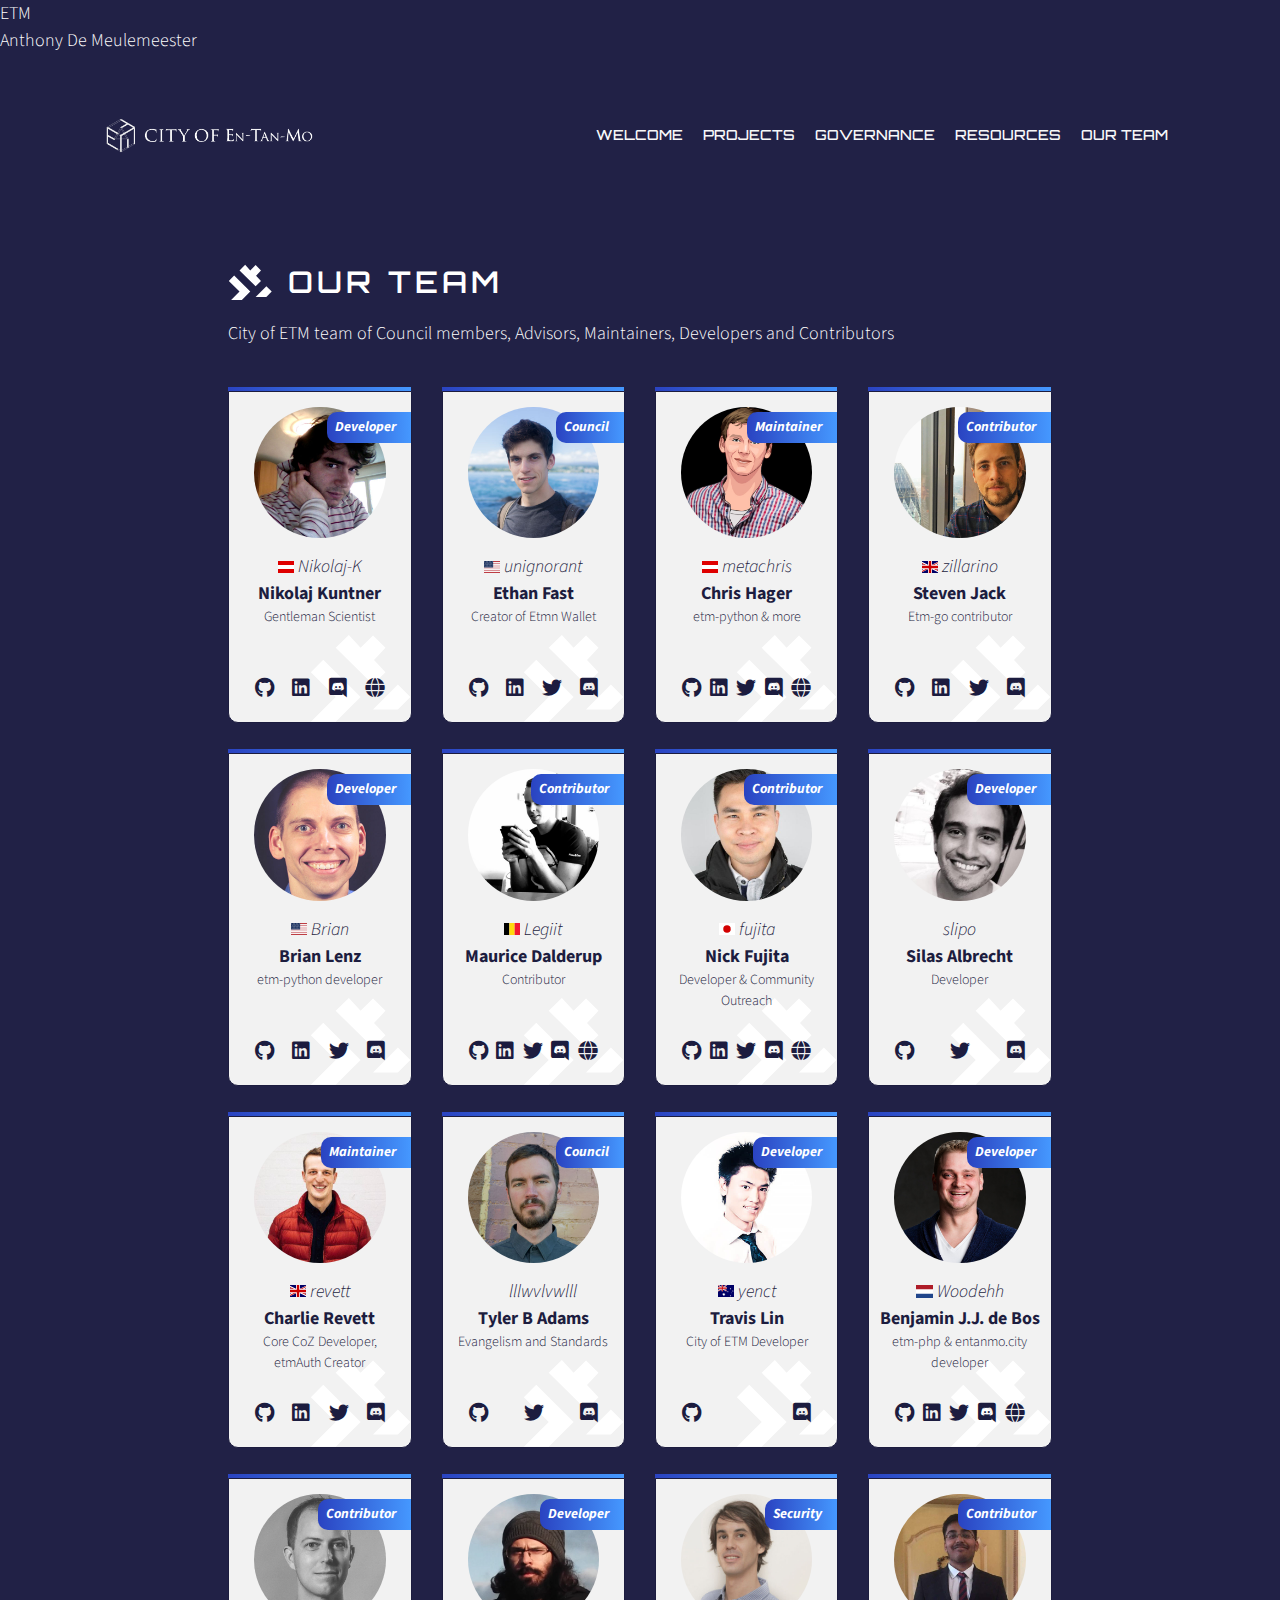
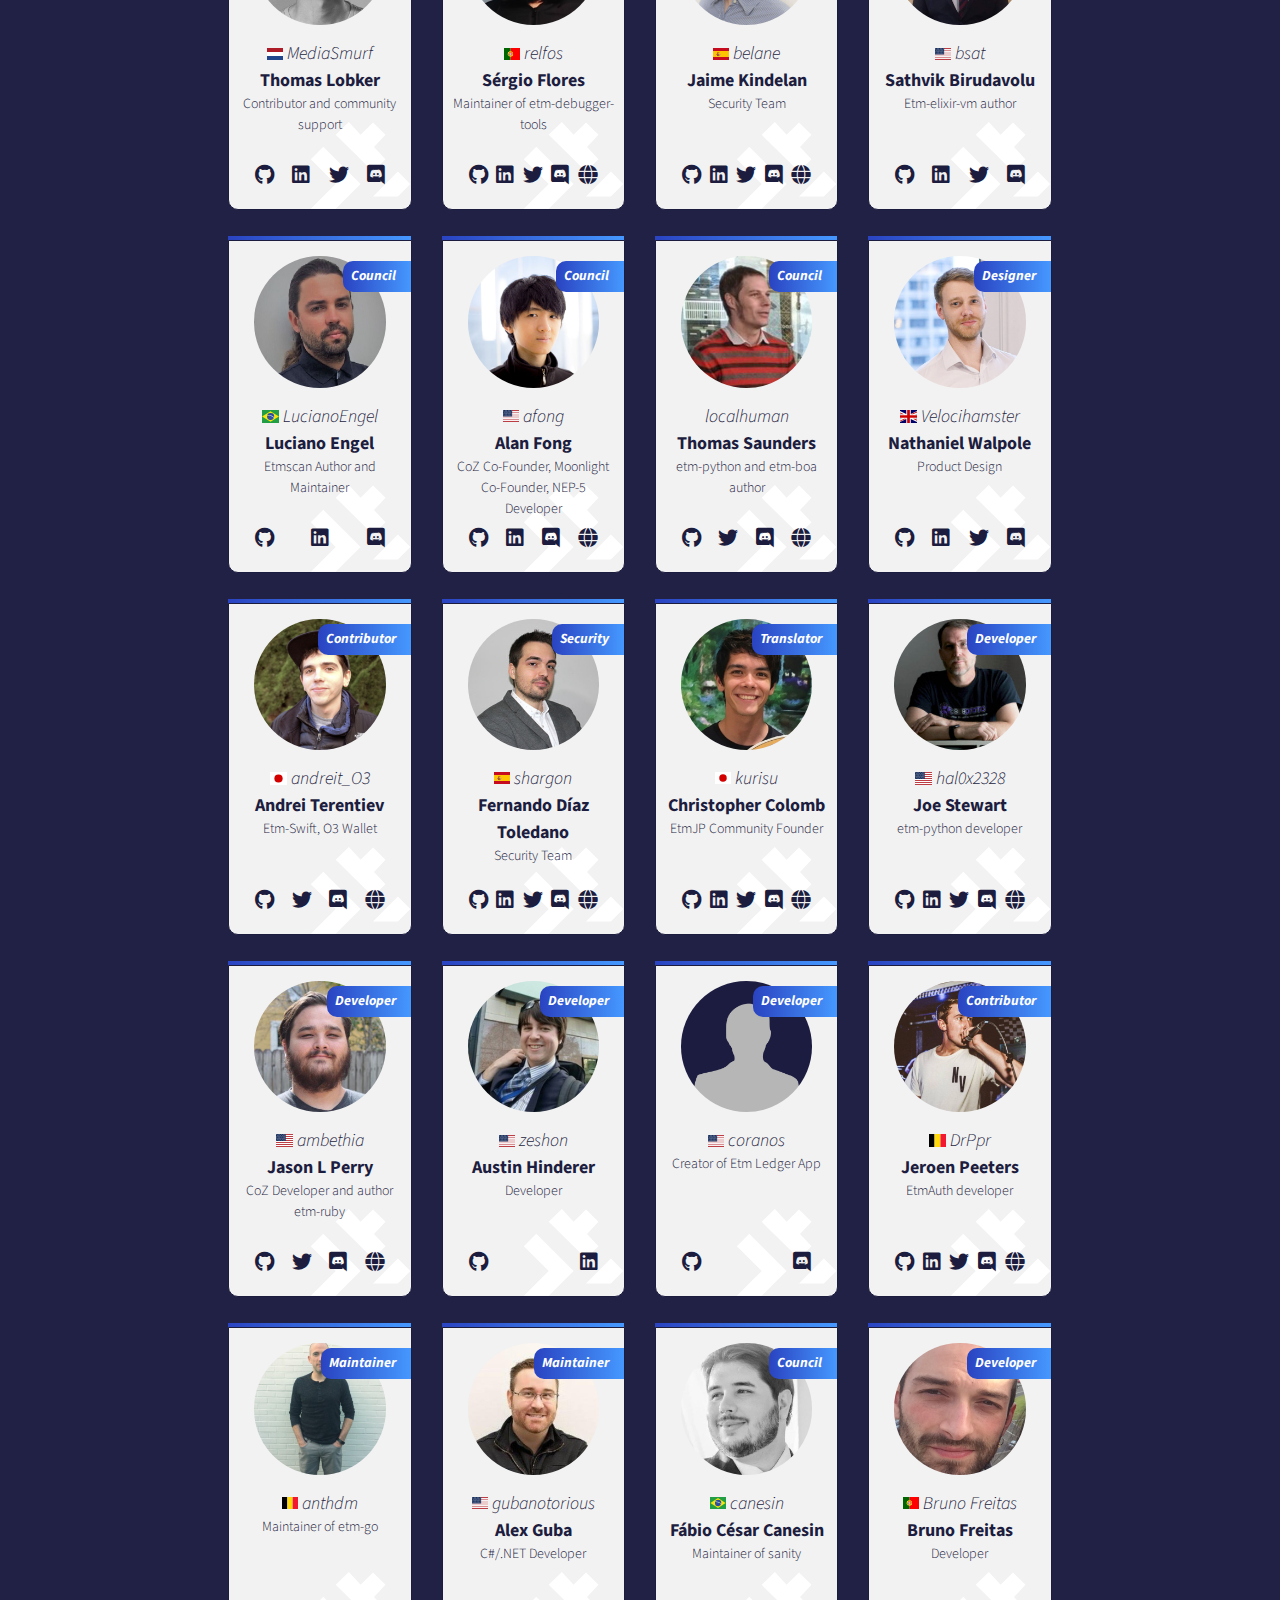
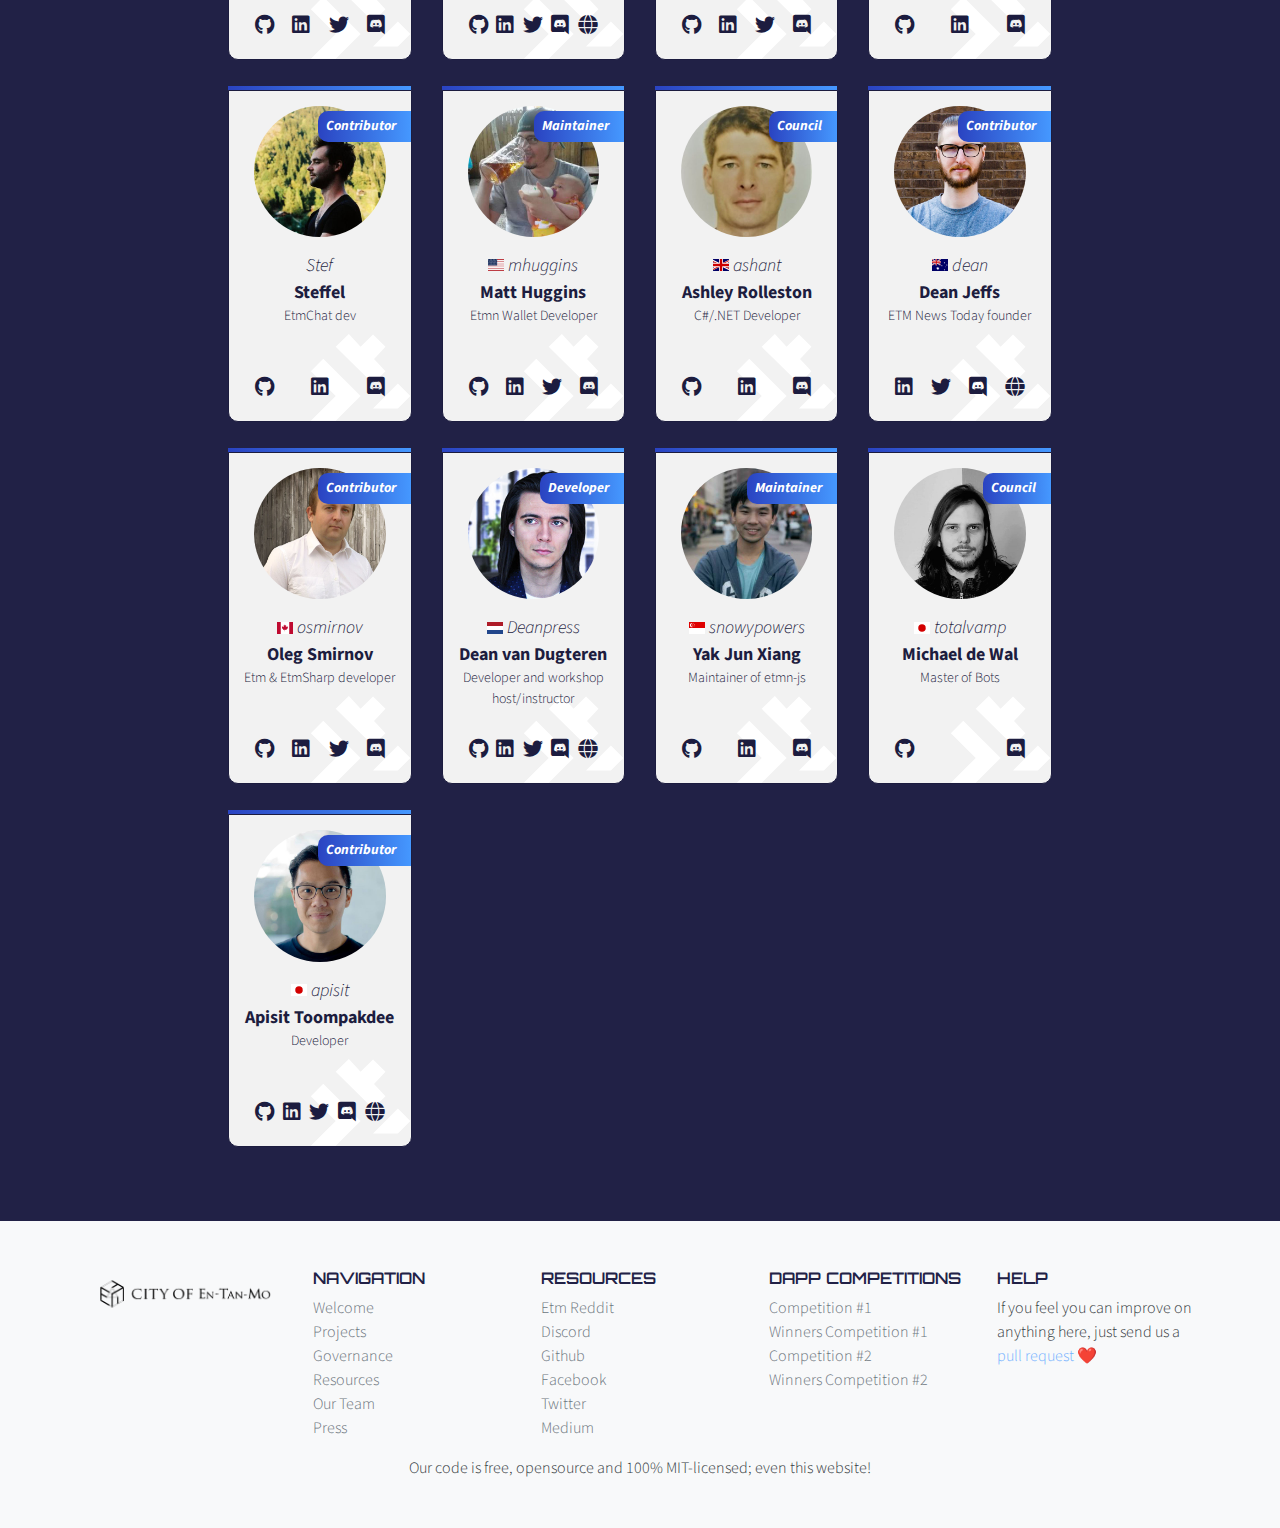
==== commit e7050584: "change the team page" ====
--- a/team/index.html
+++ b/team/index.html
@@ -1,22 +1,22 @@
-<!DOCTYPE html>
+ETM<!DOCTYPE html>
 <html lang="en-us">
 
 <head>
     <meta charset="utf-8" />
-    <title>CoZ:City of Zion - Our Team</title>
+    <title>CoZ:City of ETM - Our Team</title>
     <meta charset="utf-8" />
     <meta http-equiv="X-UA-Compatible" content="IE=edge,chrome=1">
     <meta name="HandheldFriendly" content="True" />
-    <meta name="author" content="City of Zion">
+    <meta name="author" content="City of ETM">
     <meta name="robots" content="index, follow">
     <meta name="viewport" content="width=device-width, initial-scale=1, shrink-to-fit=no">
-    <meta name="description" content="City of Zion team of Council members, Advisors, Maintainers, Developers and Contributors" />
+    <meta name="description" content="City of ETM team of Council members, Advisors, Maintainers, Developers and Contributors" />
     <link rel="stylesheet" href="/assets/vendor-css/fontawesome-all.min.css">
     <link rel="stylesheet" href="/assets/vendor-css/bootstrap.min.css">
     <link rel="stylesheet" href="https://fonts.googleapis.com/css?family=Orbitron:400,500,700,900|Source+Sans+Pro:300,400,400i,600,600i,700,700i">
-    <link rel="stylesheet" href="/assets/css/cityofzion.css">
+    <link rel="stylesheet" href="/assets/css/cityofentanmo.css">
     <link rel="stylesheet" href="/assets/vendor-css/flag-icon.min.css">
-    <link rel="canonical" href="https://cityofzion.io/team/" />
+    <link rel="canonical" href="https://entanmo.city/team/" />
     <link rel="apple-touch-icon-precomposed" sizes="57x57" href="/assets/images/icons/apple-touch-icon-57x57.png" />
     <link rel="apple-touch-icon-precomposed" sizes="114x114" href="/assets/images/icons/apple-touch-icon-114x114.png" />
     <link rel="apple-touch-icon-precomposed" sizes="72x72" href="/assets/images/icons/apple-touch-icon-72x72.png" />
@@ -28,6 +28,7 @@
     <link rel="icon" type="image/png" href="/assets/images/icons/favicon-196x196.png" sizes="196x196" />
     <link rel="icon" type="image/png" href="/assets/images/icons/favicon-96x96.png" sizes="96x96" />
     <link rel="icon" type="image/png" href="/assets/images/icons/favicon-32x32.png" sizes="32x32" />
+    <div class="team-member-name">Anthony De Meulemeester</div>
     <link rel="icon" type="image/png" href="/assets/images/icons/favicon-16x16.png" sizes="16x16" />
     <link rel="icon" type="image/png" href="/assets/images/icons/favicon-128.png" sizes="128x128" />
     <meta name="application-name" content="&nbsp;" />
@@ -37,27 +38,26 @@
     <meta name="msapplication-square150x150logo" content="/assets/images/icons/mstile-150x150.png" />
     <meta name="msapplication-wide310x150logo" content="/assets/images/icons/mstile-310x150.png" />
     <meta name="msapplication-square310x310logo" content="/assets/images/icons/mstile-310x310.png" />
-    <meta property="og:site_name" content="CoZ:City of Zion - Our Team" />
-    <meta property="og:title" content="CoZ:City of Zion - Our Team" />
-    <meta property="og:description" content="City of Zion team of Council members, Advisors, Maintainers, Developers and Contributors" />
-    <meta property="og:url" content="https://cityofzion.io/team/" />
-    <link rel="image_src" href="https://cityofzion.io/assets/images/opengraph-images/opengraph-team.jpg" />
-    <meta property="og:image" content="https://cityofzion.io/assets/images/opengraph-images/opengraph-team.jpg" />
-    <meta property="og:image:url" content="https://cityofzion.io/assets/images/opengraph-images/opengraph-team.jpg" />
-    <meta property="og:image:secure_url" content="https://cityofzion.io/assets/images/opengraph-images/opengraph-team.jpg" />
+    <meta property="og:site_name" content="CoZ:City of ETM - Our Team" />
+    <meta property="og:title" content="CoZ:City of ETM - Our Team" />
+    <meta property="og:description" content="City of ETM team of Council members, Advisors, Maintainers, Developers and Contributors" />
+    <meta property="og:url" content="https://entanmo.city/team/" />
+    <link rel="image_src" href="https://entanmo.city/assets/images/opengraph-images/opengraph-team.jpg" />
+    <meta property="og:image" content="https://entanmo.city/assets/images/opengraph-images/opengraph-team.jpg" />
+    <meta property="og:image:url" content="https://entanmo.city/assets/images/opengraph-images/opengraph-team.jpg" />
+    <meta property="og:image:secure_url" content="https://entanmo.city/assets/images/opengraph-images/opengraph-team.jpg" />
     <meta property="og:type" content="article" />
     <meta name="twitter:card" content="summary" />
     <meta name="twitter:site" content="@coz_official" />
     <meta name="twitter:creator" content="@coz_official" />
-    <meta name="twitter:title" content="CoZ:City of Zion - Our Team" />
-    <meta name="twitter:description" content="City of Zion team of Council members, Advisors, Maintainers, Developers and Contributors" />
-    <meta name="twitter:url" content="https://cityofzion.io/team/" />
-    <meta name="twitter:image" content="https://cityofzion.io/assets/images/opengraph-images/opengraph-team.jpg" /> </head>
+    <meta name="twitter:title" content="CoZ:City of ETM - Our Team" />
+    <meta name="twitter:description" content="City of ETM team of Council members, Advisors, Maintainers, Developers and Contributors" />
+    <meta name="twitter:url" content="https://entanmo.city/team/" />
+    <meta name="twitter:image" content="https://entanmo.city/assets/images/opengraph-images/opengraph-team.jpg" /> </head>
 
 <body>
     <div id="header" class="masthead d-flex flex-column flex-md-row align-items-center p-3 px-5"> <a href="/" class="navbar-brand my-0 mr-md-auto">
-            <img src="/assets/images/website-images/coz-logo.png" class="non-svg-image" alt="Go to home"/>
-            <img src="/assets/images/website-images/coz-logo.svg" class="svg-image" alt="Go to home" />
+            <img src="/assets/images/website-images/coe-logo.png"  style="width: 100%; display: inline-block" alt="Go to home"/>
         </a>
         <nav class="my-2 my-md-0 mr-md-3 text-center"> <a class="p-2 text-light coz-font scroll" href="/#welcome">Welcome</a> <a class="p-2 text-light coz-font scroll" href="/#projects">Projects</a> <a class="p-2 text-light coz-font scroll" href="/#governance">Governance</a> <a class="p-2 text-light coz-font scroll"
                 href="/#resources">Resources</a> <a class="p-2 text-light coz-font scroll" href="/team/">Our Team</a> </nav>
@@ -65,7 +65,7 @@
     <div id="main-wrapper">
         <div class="position-relative overflow-hidden">
             <div class="col-xl-8 col-lg-10 py-5 mx-auto">
-                <h2 class="logolead">Our team</h2> <span class="h2-introduction">City of Zion team of Council members, Advisors, Maintainers, Developers and Contributors</span> <span class="h2-introduction"></span>
+                <h2 class="logolead">Our team</h2> <span class="h2-introduction">City of ETM team of Council members, Advisors, Maintainers, Developers and Contributors</span> <span class="h2-introduction"></span>
                 <div class="row team-list">
                     <div class="col-xs-6 col-sm-6 col-md-4 col-lg-3 team-member-wrapper"> <span class="lead-graphic"></span>
                         <div class="team-member card">
@@ -74,7 +74,7 @@
                             <div class="team-member-details">
                                 <div class="team-member-nickname"><span title="nl" class="flag-icon flag-icon-nl"></span> Woodehh</div>
                                 <div class="team-member-name">Benjamin J.J. de Bos</div>
-                                <div class="team-member-subtitle">neo-php &amp; CityOfZion.io developer</div>
+                                <div class="team-member-subtitle">etm-php &amp; entanmo.city developer</div>
                             </div>
                             <div class="team-member-contact d-flex justify-content-between px-3">
                                 <div class=""><a href="http://www.github.com/Woodehh" target="_blank"><i class="fab fa-github"></i></a></div>
@@ -108,8 +108,7 @@
                             <div class="team-member-role"> Maintainer </div>
                             <div class="team-member-details">
                                 <div class="team-member-nickname"><span title="be" class="flag-icon flag-icon-be"></span> anthdm</div>
-                                <div class="team-member-name">Anthony De Meulemeester</div>
-                                <div class="team-member-subtitle">Maintainer of neo-go</div>
+                                <div class="team-member-subtitle">Maintainer of etm-go</div>
                             </div>
                             <div class="team-member-contact d-flex justify-content-between px-3">
                                 <div class=""><a href="http://www.github.com/anthdm" target="_blank"><i class="fab fa-github"></i></a></div>
@@ -126,7 +125,7 @@
                             <div class="team-member-details">
                                 <div class="team-member-nickname"><span title="us" class="flag-icon flag-icon-us"></span> Brian</div>
                                 <div class="team-member-name">Brian Lenz</div>
-                                <div class="team-member-subtitle">neo-python developer</div>
+                                <div class="team-member-subtitle">etm-python developer</div>
                             </div>
                             <div class="team-member-contact d-flex justify-content-between px-3">
                                 <div class=""><a href="http://www.github.com/brianlenz" target="_blank"><i class="fab fa-github"></i></a></div>
@@ -159,7 +158,7 @@
                             <div class="team-member-details">
                                 <div class="team-member-nickname"><span title="gb" class="flag-icon flag-icon-gb"></span> revett</div>
                                 <div class="team-member-name">Charlie Revett</div>
-                                <div class="team-member-subtitle">Core CoZ Developer, NeoAuth Creator</div>
+                                <div class="team-member-subtitle">Core CoZ Developer, etmAuth Creator</div>
                             </div>
                             <div class="team-member-contact d-flex justify-content-between px-3">
                                 <div class=""><a href="http://www.github.com/revett" target="_blank"><i class="fab fa-github"></i></a></div>
@@ -209,7 +208,7 @@
                             <div class="team-member-details">
                                 <div class="team-member-nickname"><span title="us" class="flag-icon flag-icon-us"></span> mhuggins</div>
                                 <div class="team-member-name">Matt Huggins</div>
-                                <div class="team-member-subtitle">Neon Wallet Developer</div>
+                                <div class="team-member-subtitle">Etmn Wallet Developer</div>
                             </div>
                             <div class="team-member-contact d-flex justify-content-between px-3">
                                 <div class=""><a href="http://www.github.com/mhuggins" target="_blank"><i class="fab fa-github"></i></a></div>
@@ -244,7 +243,7 @@
                             <div class="team-member-details">
                                 <div class="team-member-nickname"> Stef</div>
                                 <div class="team-member-name">Steffel</div>
-                                <div class="team-member-subtitle">NeoChat dev</div>
+                                <div class="team-member-subtitle">EtmChat dev</div>
                             </div>
                             <div class="team-member-contact d-flex justify-content-between px-3">
                                 <div class=""><a href="http://www.github.com/steffenix" target="_blank"><i class="fab fa-github"></i></a></div>
@@ -277,7 +276,7 @@
                             <div class="team-member-details">
                                 <div class="team-member-nickname"><span title="us" class="flag-icon flag-icon-us"></span> hal0x2328</div>
                                 <div class="team-member-name">Joe Stewart</div>
-                                <div class="team-member-subtitle">neo-python developer</div>
+                                <div class="team-member-subtitle">etm-python developer</div>
                             </div>
                             <div class="team-member-contact d-flex justify-content-between px-3">
                                 <div class=""><a href="http://www.github.com/hal0x2328" target="_blank"><i class="fab fa-github"></i></a></div>
@@ -313,7 +312,7 @@
                             <div class="team-member-details">
                                 <div class="team-member-nickname"><span title="sg" class="flag-icon flag-icon-sg"></span> snowypowers</div>
                                 <div class="team-member-name">Yak Jun Xiang</div>
-                                <div class="team-member-subtitle">Maintainer of neon-js</div>
+                                <div class="team-member-subtitle">Maintainer of etmn-js</div>
                             </div>
                             <div class="team-member-contact d-flex justify-content-between px-3">
                                 <div class=""><a href="http://www.github.com/snowypowers" target="_blank"><i class="fab fa-github"></i></a></div>
@@ -329,7 +328,7 @@
                             <div class="team-member-details">
                                 <div class="team-member-nickname"><span title="at" class="flag-icon flag-icon-at"></span> metachris</div>
                                 <div class="team-member-name">Chris Hager</div>
-                                <div class="team-member-subtitle">neo-python &amp; more</div>
+                                <div class="team-member-subtitle">etm-python &amp; more</div>
                             </div>
                             <div class="team-member-contact d-flex justify-content-between px-3">
                                 <div class=""><a href="http://www.github.com/metachris" target="_blank"><i class="fab fa-github"></i></a></div>
@@ -347,7 +346,7 @@
                             <div class="team-member-details">
                                 <div class="team-member-nickname"><span title="pt" class="flag-icon flag-icon-pt"></span> relfos</div>
                                 <div class="team-member-name">Sérgio Flores</div>
-                                <div class="team-member-subtitle">Maintainer of neo-debugger-tools</div>
+                                <div class="team-member-subtitle">Maintainer of etm-debugger-tools</div>
                             </div>
                             <div class="team-member-contact d-flex justify-content-between px-3">
                                 <div class=""><a href="http://www.github.com/relfos" target="_blank"><i class="fab fa-github"></i></a></div>
@@ -400,13 +399,13 @@
                             <div class="team-member-details">
                                 <div class="team-member-nickname"> localhuman</div>
                                 <div class="team-member-name">Thomas Saunders</div>
-                                <div class="team-member-subtitle">neo-python and neo-boa author</div>
+                                <div class="team-member-subtitle">etm-python and etm-boa author</div>
                             </div>
                             <div class="team-member-contact d-flex justify-content-between px-3">
                                 <div class=""><a href="http://www.github.com/localhuman" target="_blank"><i class="fab fa-github"></i></a></div>
                                 <div class=""><a href="http://www.twitter.com/localhuman" target="_blank"><i class="fab fa-twitter"></i></a></div>
                                 <div class=""><a href="http://www.discord.com/localhuman#7907" target="_blank"><i class="fab fa-discord"></i></a></div>
-                                <div class=""><a href="https://neo-python.readthedocs.io/en/latest/" target="_blank"><i class="fa fa-globe"></i></a></div>
+                                <div class=""><a href="https://etm-python.readthedocs.io/en/latest/" target="_blank"><i class="fa fa-globe"></i></a></div>
                             </div>
                         </div>
                     </div>
@@ -451,7 +450,7 @@
                             <div class="team-member-details">
                                 <div class="team-member-nickname"><span title="us" class="flag-icon flag-icon-us"></span> ambethia</div>
                                 <div class="team-member-name">Jason L Perry</div>
-                                <div class="team-member-subtitle">CoZ Developer and author neo-ruby</div>
+                                <div class="team-member-subtitle">CoZ Developer and author etm-ruby</div>
                             </div>
                             <div class="team-member-contact d-flex justify-content-between px-3">
                                 <div class=""><a href="http://www.github.com/ambethia" target="_blank"><i class="fab fa-github"></i></a></div>
@@ -468,13 +467,13 @@
                             <div class="team-member-details">
                                 <div class="team-member-nickname"><span title="au" class="flag-icon flag-icon-au"></span> dean</div>
                                 <div class="team-member-name">Dean Jeffs</div>
-                                <div class="team-member-subtitle">NEO News Today founder</div>
+                                <div class="team-member-subtitle">ETM News Today founder</div>
                             </div>
                             <div class="team-member-contact d-flex justify-content-between px-3">
                                 <div class=""><a href="http://www.linkedin.com/in/deanjeffs" target="_blank"><i class="fab fa-linkedin"></i></a></div>
-                                <div class=""><a href="http://www.twitter.com/neonewstoday" target="_blank"><i class="fab fa-twitter"></i></a></div>
+                                <div class=""><a href="http://www.twitter.com/etmnewstoday" target="_blank"><i class="fab fa-twitter"></i></a></div>
                                 <div class=""><a href="http://www.discord.com/dean#5746" target="_blank"><i class="fab fa-discord"></i></a></div>
-                                <div class=""><a href="https://neonewstoday.com" target="_blank"><i class="fa fa-globe"></i></a></div>
+                                <div class=""><a href="https://etmnewstoday.com" target="_blank"><i class="fa fa-globe"></i></a></div>
                             </div>
                         </div>
                     </div>
@@ -516,7 +515,7 @@
                             <div class="team-member-details">
                                 <div class="team-member-nickname"><span title="jp" class="flag-icon flag-icon-jp"></span> andreit_O3</div>
                                 <div class="team-member-name">Andrei Terentiev</div>
-                                <div class="team-member-subtitle">Neo-Swift, O3 Wallet</div>
+                                <div class="team-member-subtitle">Etm-Swift, O3 Wallet</div>
                             </div>
                             <div class="team-member-contact d-flex justify-content-between px-3">
                                 <div class=""><a href="http://www.github.com/saltyskip" target="_blank"><i class="fab fa-github"></i></a></div>
@@ -567,14 +566,14 @@
                             <div class="team-member-details">
                                 <div class="team-member-nickname"><span title="be" class="flag-icon flag-icon-be"></span> DrPpr</div>
                                 <div class="team-member-name">Jeroen Peeters</div>
-                                <div class="team-member-subtitle">NeoAuth developer</div>
+                                <div class="team-member-subtitle">EtmAuth developer</div>
                             </div>
                             <div class="team-member-contact d-flex justify-content-between px-3">
                                 <div class=""><a href="http://www.github.com/jeroenptrs" target="_blank"><i class="fab fa-github"></i></a></div>
                                 <div class=""><a href="http://www.linkedin.com/in/jeroenptrs" target="_blank"><i class="fab fa-linkedin"></i></a></div>
                                 <div class=""><a href="http://www.twitter.com/_jptrs" target="_blank"><i class="fab fa-twitter"></i></a></div>
                                 <div class=""><a href="http://www.discord.com/DrPpr#4136" target="_blank"><i class="fab fa-discord"></i></a></div>
-                                <div class=""><a href="https://neoauth.org" target="_blank"><i class="fa fa-globe"></i></a></div>
+                                <div class=""><a href="https://etmauth.org" target="_blank"><i class="fa fa-globe"></i></a></div>
                             </div>
                         </div>
                     </div>
@@ -585,14 +584,14 @@
                             <div class="team-member-details">
                                 <div class="team-member-nickname"><span title="jp" class="flag-icon flag-icon-jp"></span> kurisu</div>
                                 <div class="team-member-name">Christopher Colomb</div>
-                                <div class="team-member-subtitle">NeoJP Community Founder</div>
+                                <div class="team-member-subtitle">EtmJP Community Founder</div>
                             </div>
                             <div class="team-member-contact d-flex justify-content-between px-3">
                                 <div class=""><a href="http://www.github.com/kurisu1996" target="_blank"><i class="fab fa-github"></i></a></div>
                                 <div class=""><a href="http://www.linkedin.com/in/christophercolomb" target="_blank"><i class="fab fa-linkedin"></i></a></div>
-                                <div class=""><a href="http://www.twitter.com/neojpcommunity" target="_blank"><i class="fab fa-twitter"></i></a></div>
+                                <div class=""><a href="http://www.twitter.com/etmjpcommunity" target="_blank"><i class="fab fa-twitter"></i></a></div>
                                 <div class=""><a href="http://www.discord.com/kurisu#5802" target="_blank"><i class="fab fa-discord"></i></a></div>
-                                <div class=""><a href="https://www.neojp.community/" target="_blank"><i class="fa fa-globe"></i></a></div>
+                                <div class=""><a href="https://www.etmjp.community/" target="_blank"><i class="fa fa-globe"></i></a></div>
                             </div>
                         </div>
                     </div>
@@ -603,7 +602,7 @@
                             <div class="team-member-details">
                                 <div class="team-member-nickname"><span title="br" class="flag-icon flag-icon-br"></span> LucianoEngel</div>
                                 <div class="team-member-name">Luciano Engel</div>
-                                <div class="team-member-subtitle">Neoscan Author and Maintainer</div>
+                                <div class="team-member-subtitle">Etmscan Author and Maintainer</div>
                             </div>
                             <div class="team-member-contact d-flex justify-content-between px-3">
                                 <div class=""><a href="http://www.github.com/lucianoengel" target="_blank"><i class="fab fa-github"></i></a></div>
@@ -619,7 +618,7 @@
                             <div class="team-member-details">
                                 <div class="team-member-nickname"><span title="au" class="flag-icon flag-icon-au"></span> yenct</div>
                                 <div class="team-member-name">Travis Lin</div>
-                                <div class="team-member-subtitle">City of Zion Developer</div>
+                                <div class="team-member-subtitle">City of ETM Developer</div>
                             </div>
                             <div class="team-member-contact d-flex justify-content-between px-3">
                                 <div class=""><a href="http://www.github.com/rockacola" target="_blank"><i class="fab fa-github"></i></a></div>
@@ -634,7 +633,7 @@
                             <div class="team-member-details">
                                 <div class="team-member-nickname"><span title="us" class="flag-icon flag-icon-us"></span> unignorant</div>
                                 <div class="team-member-name">Ethan Fast</div>
-                                <div class="team-member-subtitle">Creator of Neon Wallet</div>
+                                <div class="team-member-subtitle">Creator of Etmn Wallet</div>
                             </div>
                             <div class="team-member-contact d-flex justify-content-between px-3">
                                 <div class=""><a href="http://www.github.com/ejhfast" target="_blank"><i class="fab fa-github"></i></a></div>
@@ -651,7 +650,7 @@
                             <div class="team-member-details">
                                 <div class="team-member-nickname"><span title="us" class="flag-icon flag-icon-us"></span> coranos</div>
                                 <div class="team-member-name"></div>
-                                <div class="team-member-subtitle">Creator of Neo Ledger App</div>
+                                <div class="team-member-subtitle">Creator of Etm Ledger App</div>
                             </div>
                             <div class="team-member-contact d-flex justify-content-between px-3">
                                 <div class=""><a href="http://www.github.com/coranos" target="_blank"><i class="fab fa-github"></i></a></div>
@@ -683,7 +682,7 @@
                             <div class="team-member-details">
                                 <div class="team-member-nickname"><span title="gb" class="flag-icon flag-icon-gb"></span> zillarino</div>
                                 <div class="team-member-name">Steven Jack</div>
-                                <div class="team-member-subtitle">Neo-go contributor</div>
+                                <div class="team-member-subtitle">Etm-go contributor</div>
                             </div>
                             <div class="team-member-contact d-flex justify-content-between px-3">
                                 <div class=""><a href="http://www.github.com/stevenjack" target="_blank"><i class="fab fa-github"></i></a></div>
@@ -700,7 +699,7 @@
                             <div class="team-member-details">
                                 <div class="team-member-nickname"><span title="ca" class="flag-icon flag-icon-ca"></span> osmirnov</div>
                                 <div class="team-member-name">Oleg Smirnov</div>
-                                <div class="team-member-subtitle">Neo &amp; NeoSharp developer</div>
+                                <div class="team-member-subtitle">Etm &amp; EtmSharp developer</div>
                             </div>
                             <div class="team-member-contact d-flex justify-content-between px-3">
                                 <div class=""><a href="http://www.github.com/osmirnov" target="_blank"><i class="fab fa-github"></i></a></div>
@@ -717,7 +716,7 @@
                             <div class="team-member-details">
                                 <div class="team-member-nickname"><span title="us" class="flag-icon flag-icon-us"></span> bsat</div>
                                 <div class="team-member-name">Sathvik Birudavolu</div>
-                                <div class="team-member-subtitle">neo-elixir-vm author</div>
+                                <div class="team-member-subtitle">Etm-elixir-vm author</div>
                             </div>
                             <div class="team-member-contact d-flex justify-content-between px-3">
                                 <div class=""><a href="http://www.github.com/BSathvik" target="_blank"><i class="fab fa-github"></i></a></div>
@@ -770,7 +769,7 @@
         <div class="container">
             <div class="row">
                 <div class="col-12 col-md">
-                    <div class="logo-image"> <img src="/assets/images/website-images/coz-logo-inverted.png" class="non-svg-image" /> <img src="/assets/images/website-images/coz-logo-inverted.svg" class="svg-image" /> </div>
+                    <div class="logo-image"> <img src="/assets/images/website-images/coe-logo-inverted.png"  style="width: 100%; display: inline-block" /> </div>
                 </div>
                 <div class="col-6 col-md">
                     <h5>Navigation</h5>
@@ -786,12 +785,12 @@
                 <div class="col-6 col-md">
                     <h5>Resources</h5>
                     <ul class="list-unstyled text-small">
-                        <li><a class="text-muted" href="https://www.reddit.com/r/NEO//">NEO Reddit</a></li>
+                        <li><a class="text-muted" href="https://www.reddit.com/r/Etm//">Etm Reddit</a></li>
                         <li><a class="text-muted" href="https://discordapp.com/invite/R8v48YA/">Discord</a></li>
-                        <li><a class="text-muted" href="https://github.com/CityOfZion/">Github</a></li>
-                        <li><a class="text-muted" href="https://www.facebook.com/CityOfZionOfficial/">Facebook</a></li>
+                        <li><a class="text-muted" href="https://github.com/CityOfETM/">Github</a></li>
+                        <li><a class="text-muted" href="https://www.facebook.com/CityOfETMOfficial/">Facebook</a></li>
                         <li><a class="text-muted" href="https://twitter.com/coz_official/">Twitter</a></li>
-                        <li><a class="text-muted" href="https://medium.com/@cityofzion/">Medium</a></li>
+                        <li><a class="text-muted" href="https://medium.com/@cityofETM/">Medium</a></li>
                     </ul>
                 </div>
                 <div class="col-6 col-md">
@@ -804,7 +803,7 @@
                     </ul>
                 </div>
                 <div class="col-6 col-md">
-                    <h5>Help</h5> If you feel you can improve on anything here, just send us a <a href="https://github.com/CityOfZion/cityofzion-website">pull request</a> ❤️ </div>
+                    <h5>Help</h5> If you feel you can improve on anything here, just send us a <a href="https://github.com/CityOfETM/cityofETM-website">pull request</a> ❤️ </div>
                 <div class="col-xl-12">
                     <center> Our code is free, opensource and 100% MIT-licensed; even this website! </center>
                 </div>
@@ -832,4 +831,4 @@
     </script>
 </body>
 
-</html>+</html>
--- a/assets/css/cityofentanmo.css
+++ b/assets/css/cityofentanmo.css
@@ -0,0 +1 @@
+h1{font-size:64px;letter-spacing:16px;margin-top:10px;margin-bottom:10px;text-transform:uppercase}h2{font-size:40px;letter-spacing:4px;text-transform:uppercase;margin-bottom:16px;font-family:orbitron;font-weight:600}nav a{color:#c5c5c5!important;font-size:14px;font-weight:500;text-transform:uppercase;text-decoration:none;transition:color .2s}nav a:hover{color:#000;text-decoration:none}.navbar-brand img{max-width:240px}a{color:#73b1ff;text-decoration:underline}.card{border-radius:0!important;background-color:transparent;padding:0;border:0;padding-bottom:20px}.card img{border-radius:0}a.card{text-decoration:none;color:#fff;position:relative;font-size:16px}.card h3{font-family:orbitron;text-transform:uppercase;margin-top:15px;font-weight:600;font-size:16px;color:#fff}body{background:#212146 url(/assets/images/website-images/background.jpg) top repeat;background-size:auto auto;background-size:cover;font-weight:300;color:#fff;font-family:source sans pro,sans-serif;font-size:18px}.coz-font{font-family:orbitron}.non-svg-image{display:block}.svg-image{display:none}.svg .svg-image{display:block}.svg .non-svg-image{display:none}a.grower:hover{transform:scale(1.05)}a.grower{transition:transform .1s}h1,h2,h3,h4,h5{text-transform:uppercase;font-family:orbitron;font-weight:600}h1{font-size:64px;letter-spacing:16px;margin-top:10px;margin-bottom:10px}h2{font-size:30px;letter-spacing:4px;margin-bottom:20px}h4{font-size:20px}h5{font-size:16px}.masthead{margin:30px 40px}.welcome-jumbo{margin-top:80px}.welcome-title h1{font-weight:600!important}.welcome-title h1 span{font-size:18px;display:block;letter-spacing:normal;font-weight:400}.tagline-wrapper{overflow:hidden;padding-right:12px}.tagline{padding:0 15px 0 30px;margin:0 0 0 -15px;transform:skew(-15deg);background-image:linear-gradient(90deg,#2a43c1,#4598ff);overflow:hidden;position:relative;text-shadow:0 1px #2f53cd;max-width:800px}.tagline .tagline-content{padding:6px 0 4px;-webkit-transform:skew(15deg);transform:skew(15deg);font-size:17px;font-weight:400;letter-spacing:.75px}h2.logolead{background:transparent url(/assets/images/website-images/h2-logo.png) top 0 left no-repeat;background-size:auto auto;background-size:44px;padding-left:60px}.svg h2.logolead{background-image:url(/assets/images/website-images/h2-logo.svg)}.h2-introduction{margin-bottom:40px;display:block}.project-list div a span{display:block;background-image:linear-gradient(90deg,#2a43c1,#4598ff);height:4px}.rule-list .spacer{border-left:3px solid #4598ff;padding-left:15px;height:100%}.rule-list .space-container{margin-bottom:80px}.rule-list h3{font-size:16px;font-weight:400}.rule-list h3 span{font-size:60px}.rule-list p{font-size:16px}.resource-list>div{margin-bottom:60px}.resource-list a{text-decoration:none;color:#fff;display:block}.resource-list a div.icon{border-radius:50%;width:75px;height:75px;background-color:green;float:left;margin-right:10px;font-size:50px;text-align:center;background-image:linear-gradient(45deg,#2a43c1,#4598ff)}.resource-list h3{font-size:20px}.resource-list h3 span{font-size:14px;font-weight:500;display:block;text-transform:none}.press-section-header{font-size:20px;font-weight:700;font-family:orbitron;text-transform:uppercase}.press-section-header div{border-bottom:.5px solid #fff;display:block;margin-bottom:20px;padding-bottom:5px}.press-container{margin-bottom:10px}.press-page .press-part .image-holder img{border:1px solid #fff}.press-page .press-part .press-part-info>div{font-size:18px;text-align:center}.press-page .press-part a{text-decoration:none;font-size:14px;color:#fff}.press-page .press-part a:hover{text-decoration:underline}.press-page .press-part .press-part-info .press-part-title{font-weight:400;height:60px}.press-page .press-part .press-part-info .press-part-description{font-size:16px;font-weight:400}.press-page .press-part .press-part-info .press-part-download{margin-top:5px}span.lead-graphic{display:block;background-image:linear-gradient(90deg,#2a43c1,#4598ff);height:4px;margin-right:1px}.team-list{text-align:center;font-size:20px}.team-list .team-member{border:1px solid #1c1c3f;height:100%;color:#1d1d3f;background:#f2f2f2 url(/assets/images/website-images/h2-logo.svg) right bottom no-repeat;border-bottom-left-radius:10px!important;border-bottom-right-radius:10px!important;padding-left:10px;padding-right:10px}.team-list .team-member-wrapper{margin-bottom:30px;visibility:hidden}.team-member-role{position:absolute;background-color:red;right:0;top:20px;background-image:linear-gradient(90deg,#2a43c1,#4598ff);font-size:14px;color:#fff;padding:5px 15px 5px 8px;font-weight:700;font-style:italic;border-top-left-radius:10px;border-bottom-left-radius:10px}.team-list img{border-radius:50%}.team-list .team-member-wrapper .team-member-contact{margin-top:15px}.team-list .team-member-wrapper .team-member-details{height:110px}.team-list .team-member-wrapper .team-member-details>div{font-color:#1c1c3e;font-size:18px}.team-list .team-member-wrapper .team-member-details .team-member-name{font-weight:700}.team-list .team-member-wrapper .team-member-details .team-member-nickname{font-style:italic}.team-list .team-member-wrapper .team-member-details .team-member-subtitle{font-size:14px}.team-member-contact a{color:#1c1c3f}.team-list .flag-icon{line-height:normal!important;width:.9em}footer{font-size:16px}footer h5{color:#212146}footer a{text-decoration:none}.logo-image img{max-width:100%}@media (max-width:767.98px){.welcome-jumbo{margin-top:0!important;padding-top:10px!important;padding-bottom:0!important}}.btn-coz{background-color:#1c1c3e;color:#fff;text-decoration:none;border:2px solid transparent}.btn-coz:hover{color:#1c1c3e;background-color:#fff;border:2px solid #1c1c3e}